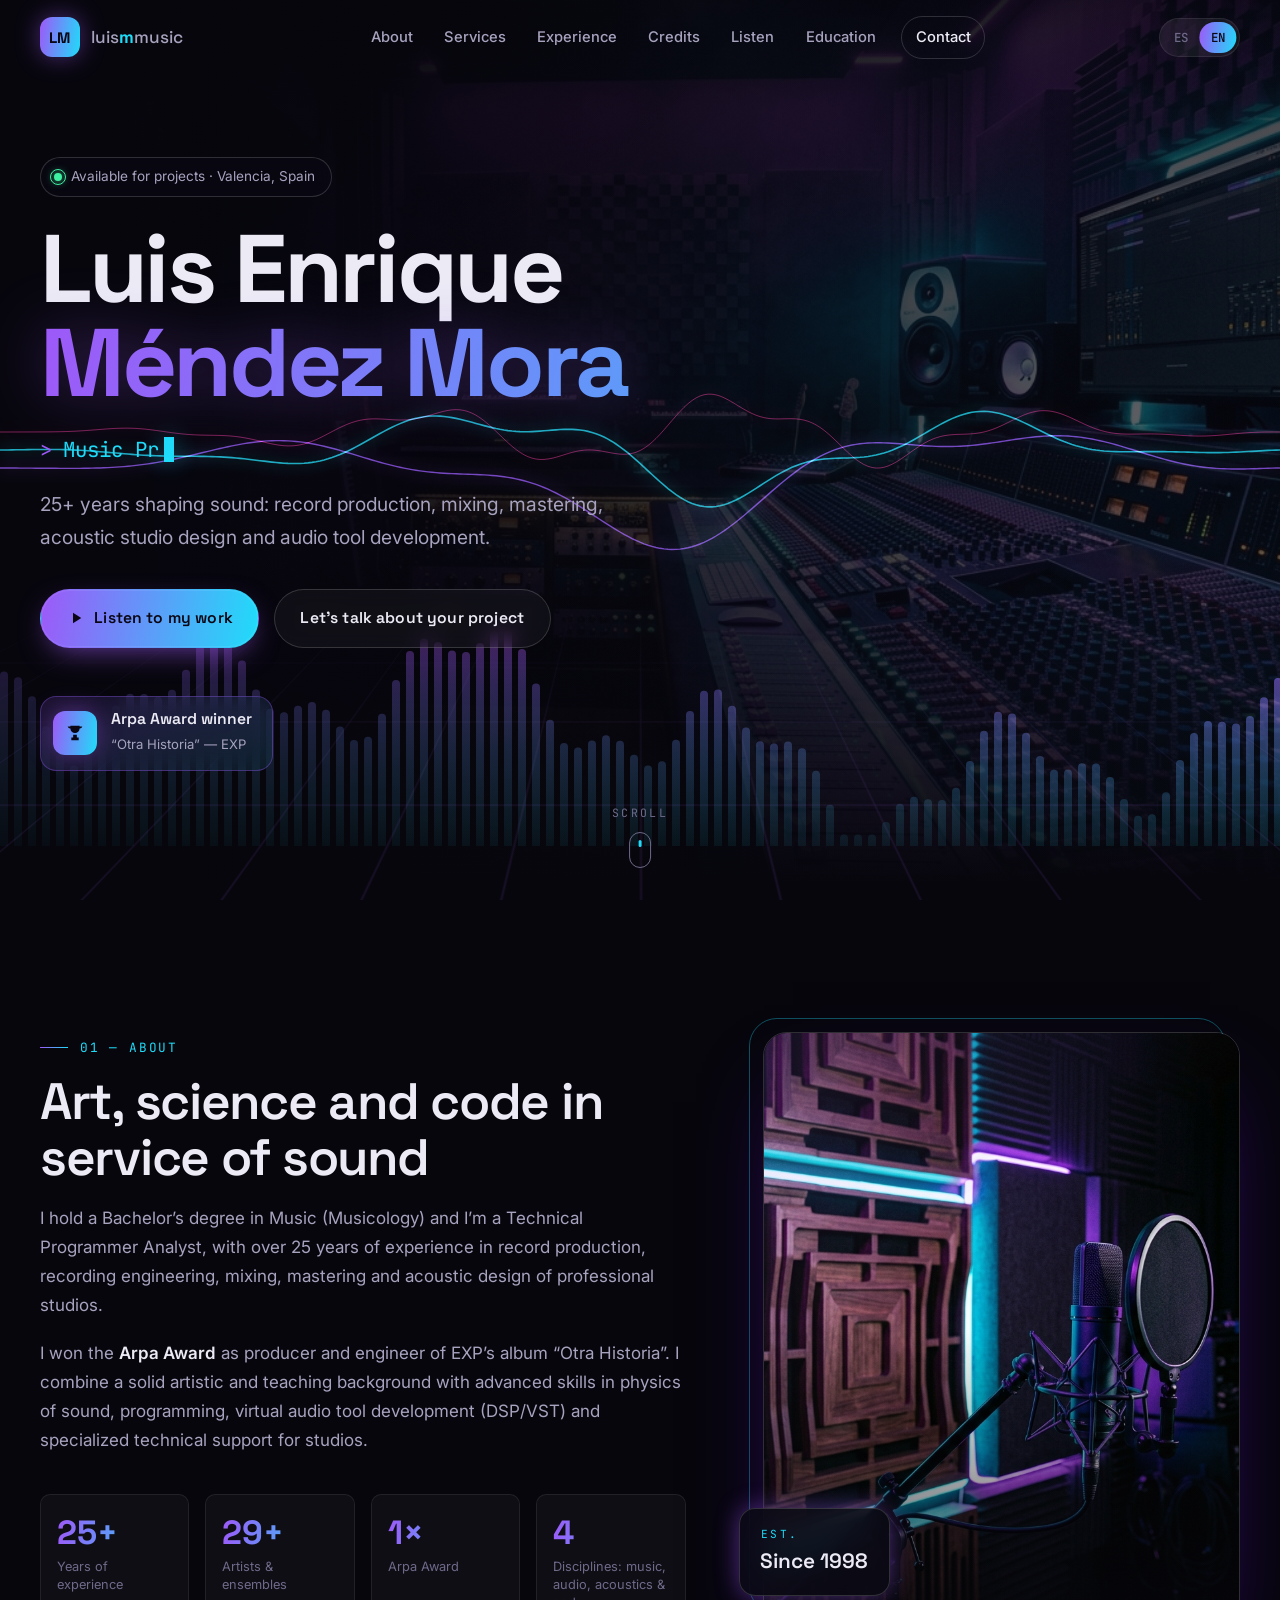
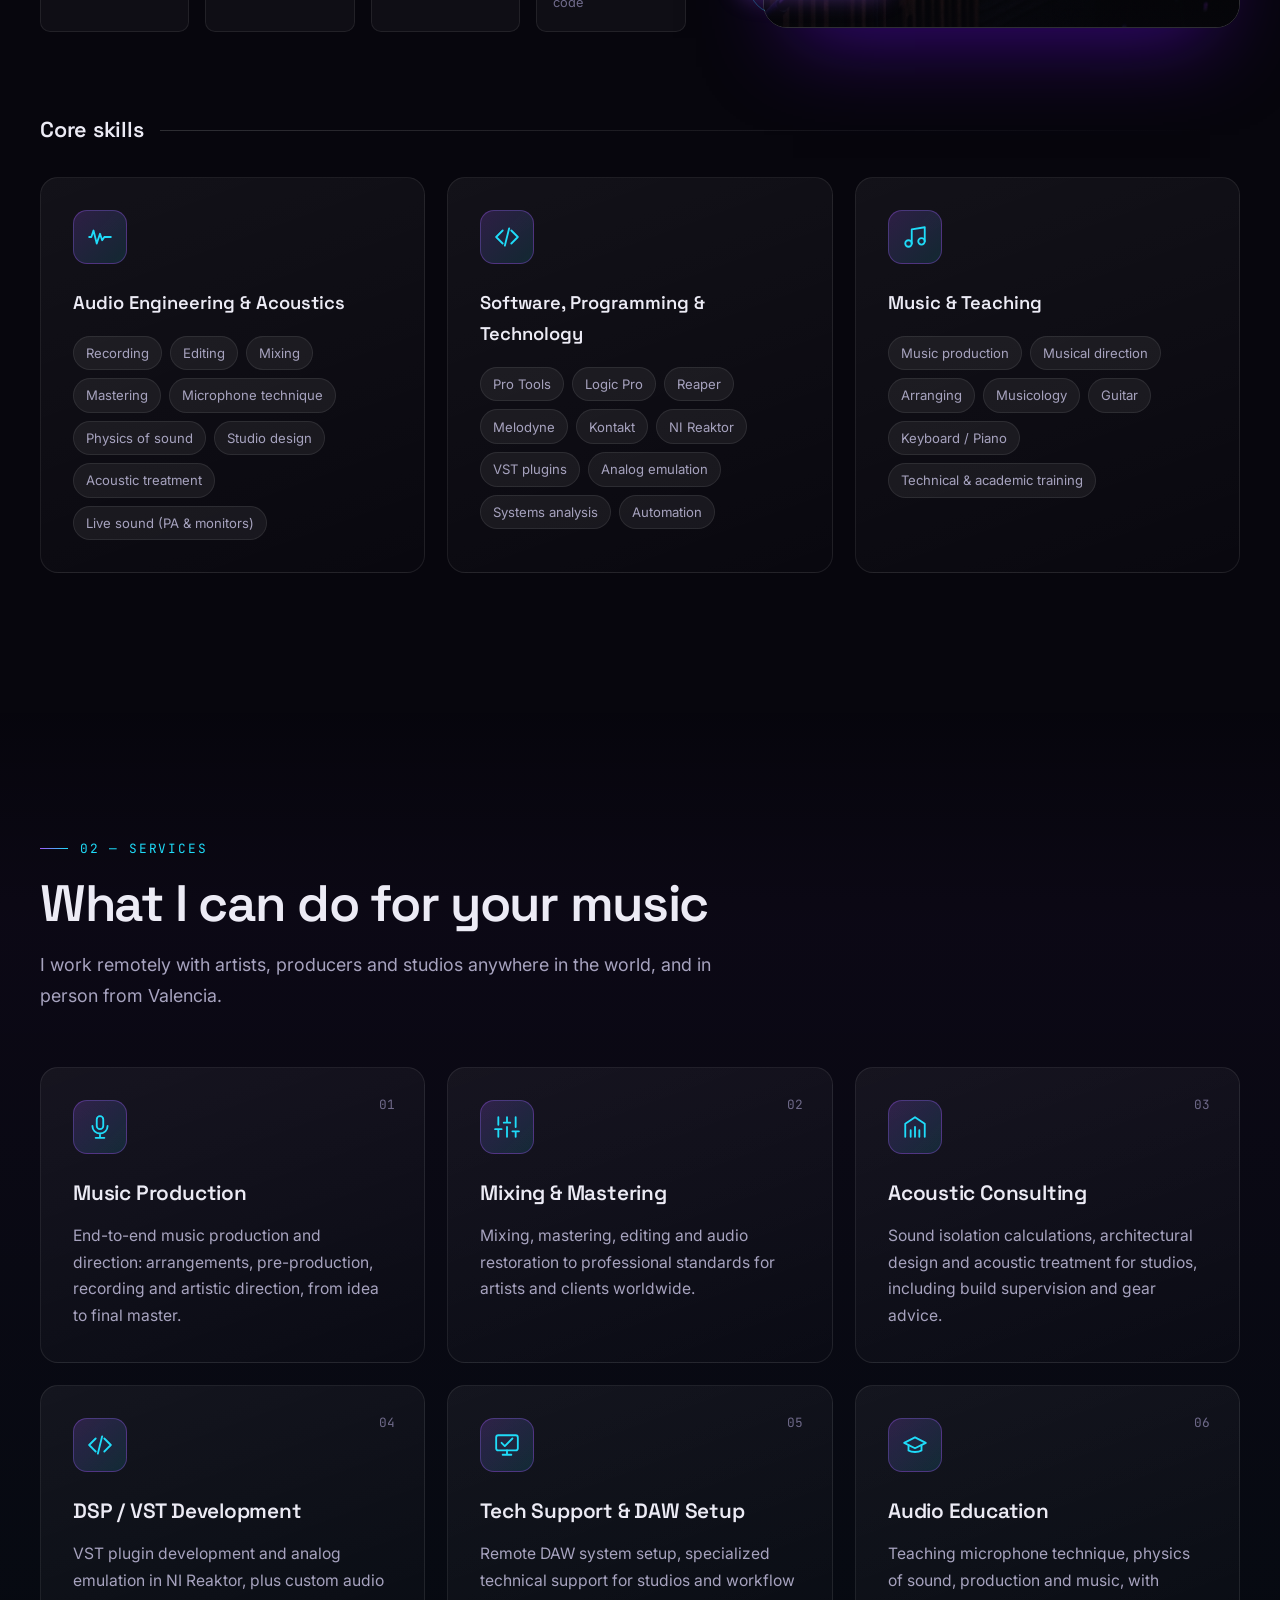
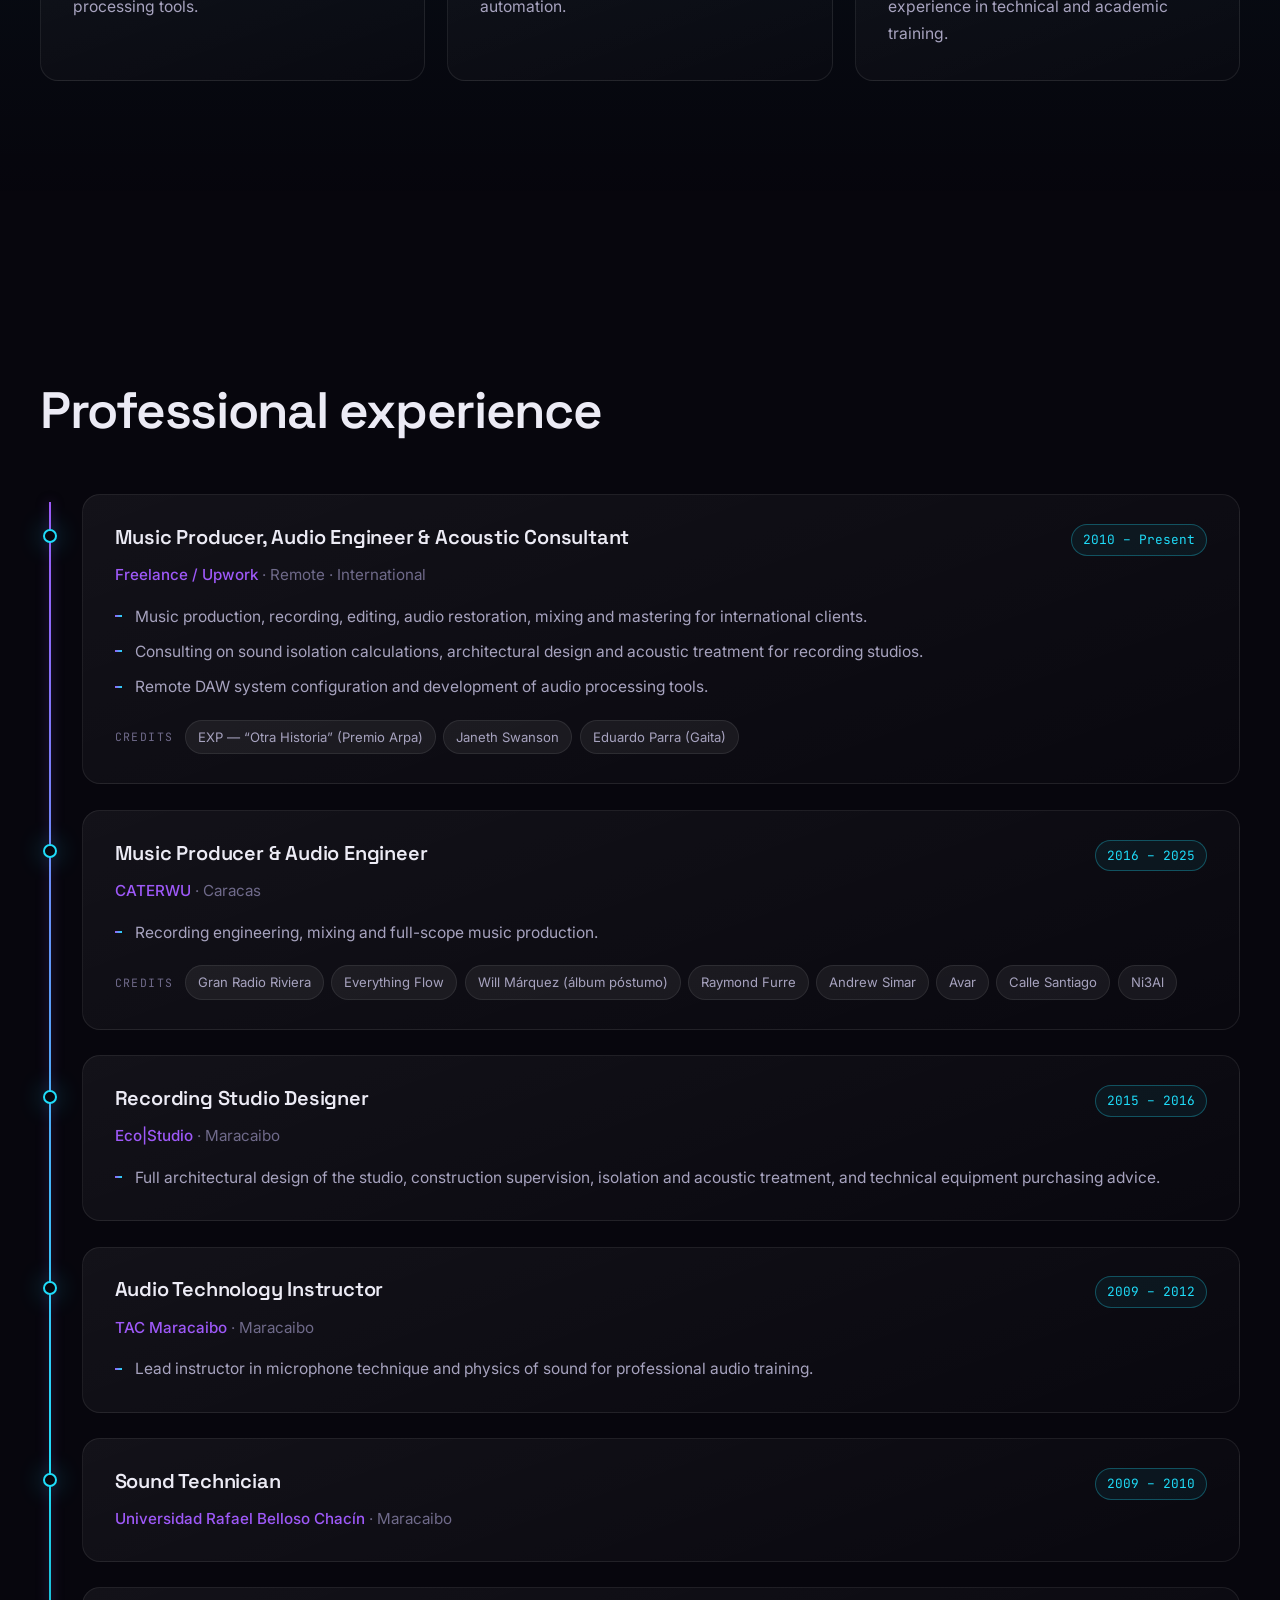
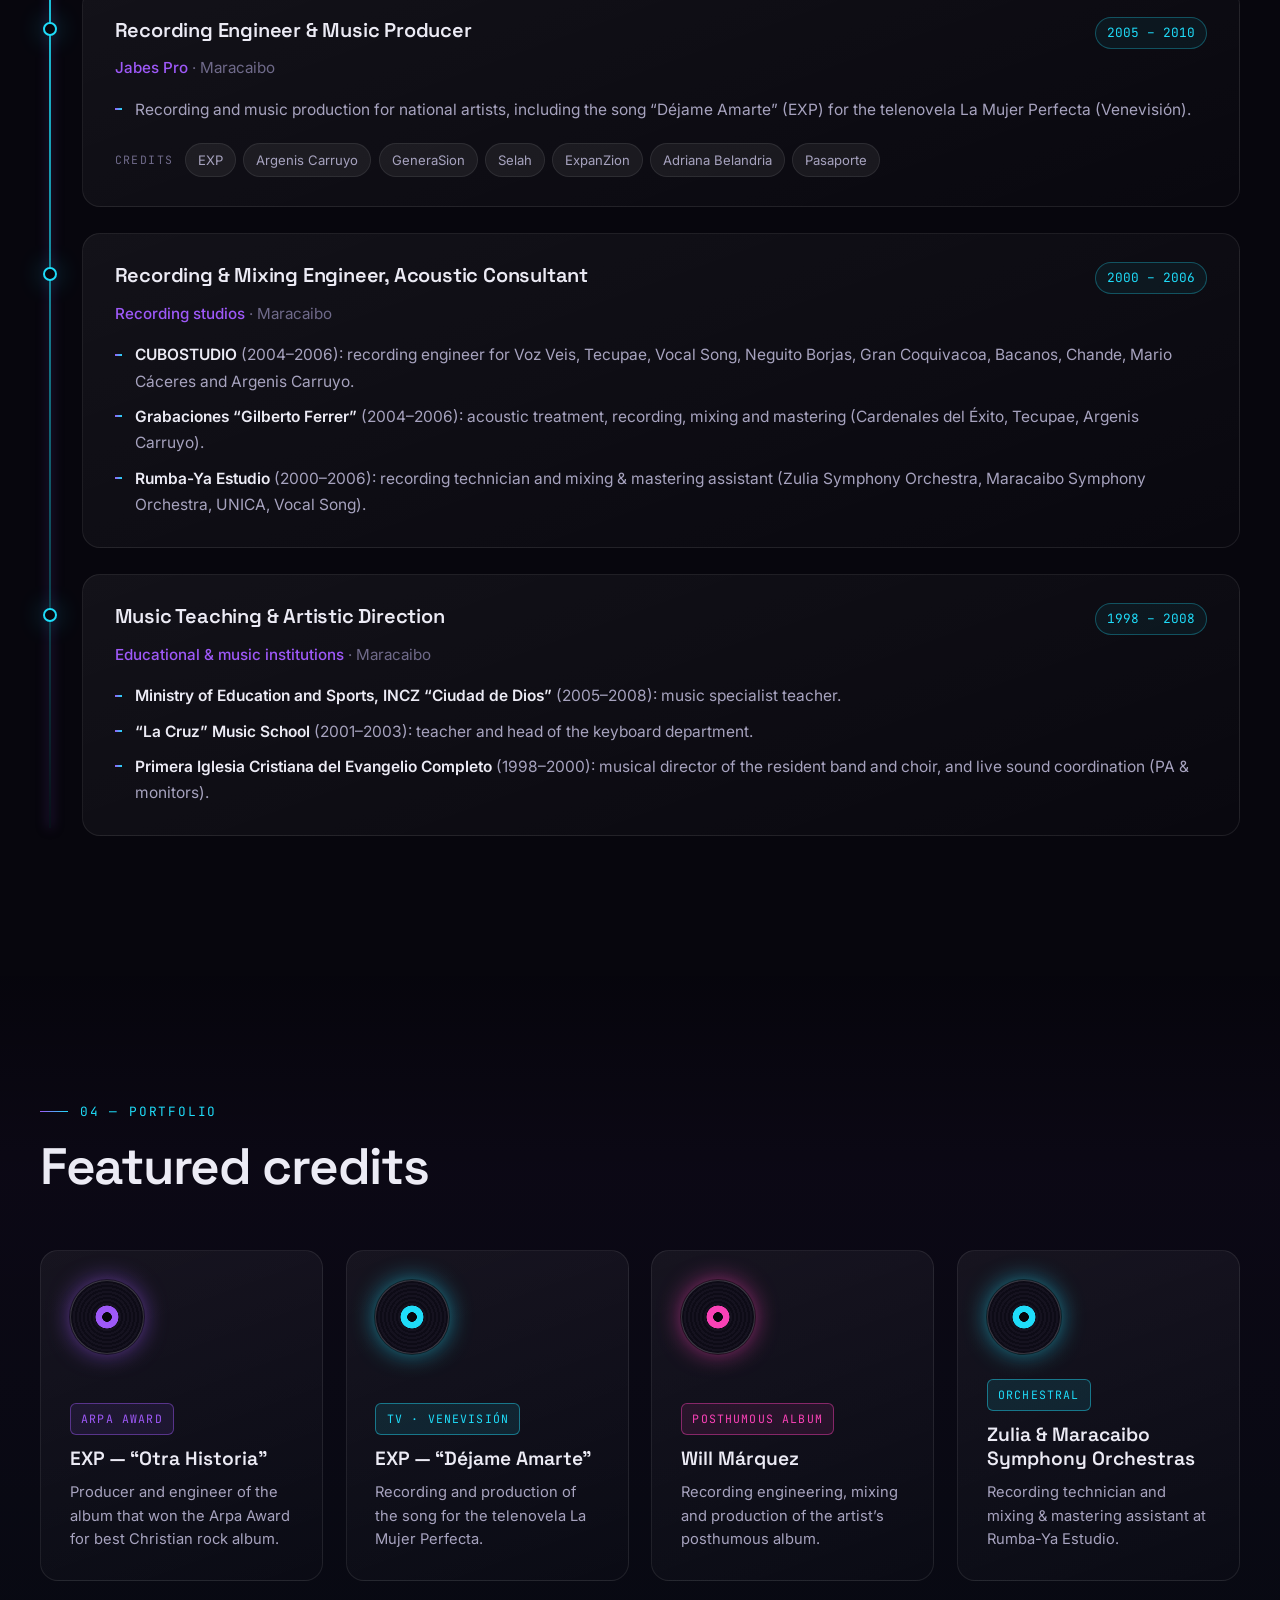
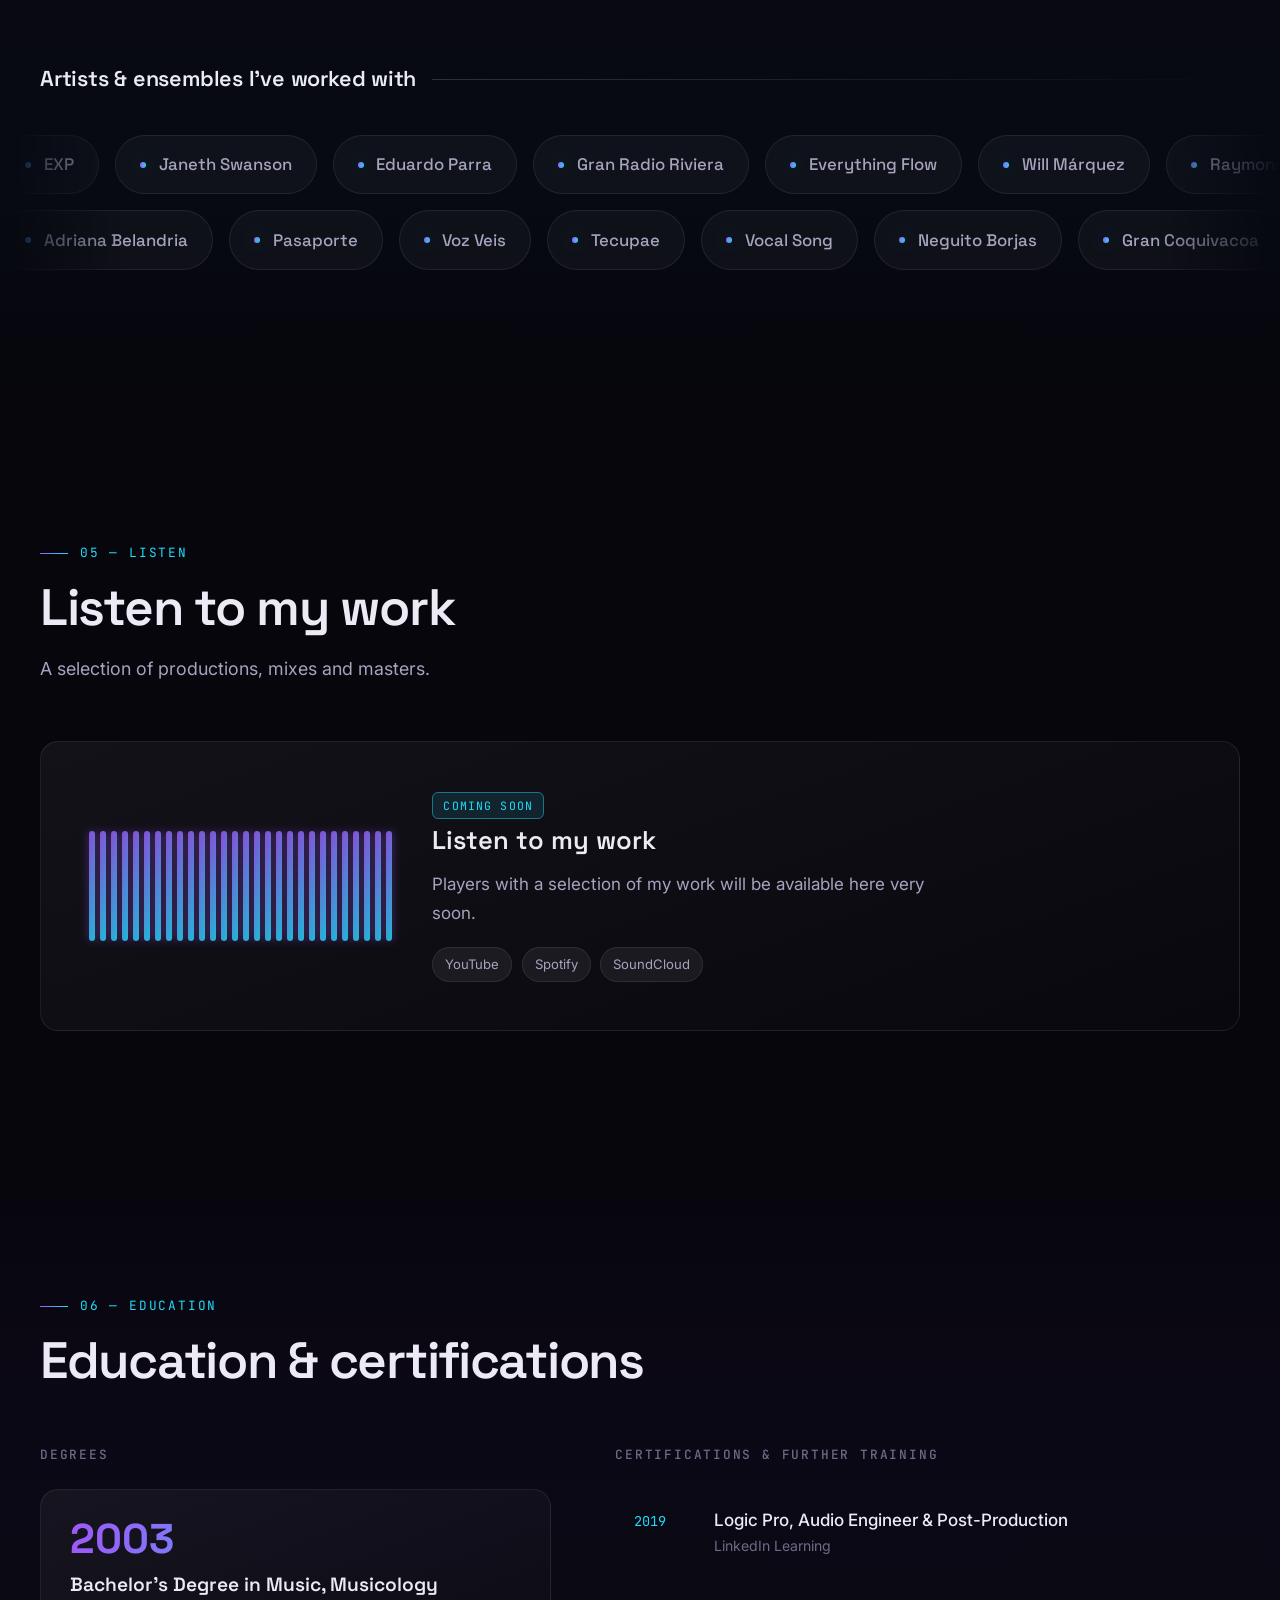
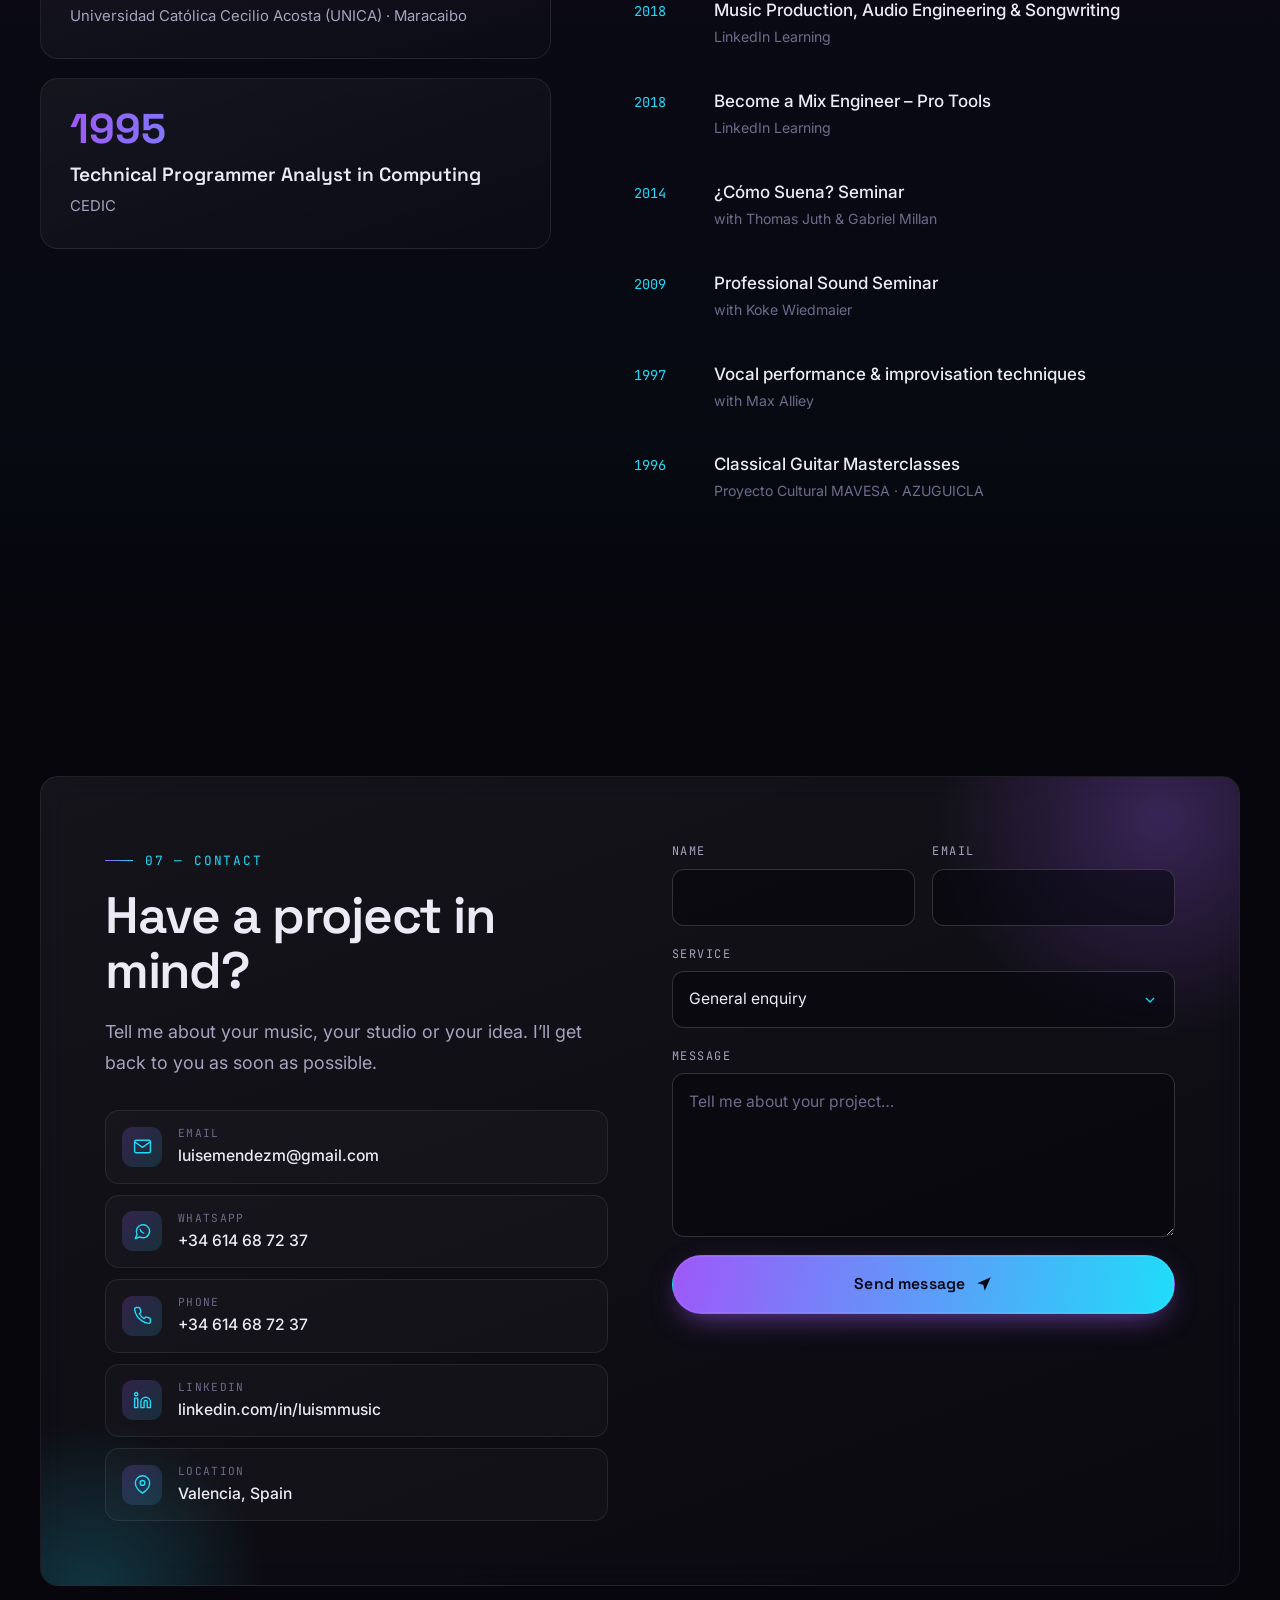
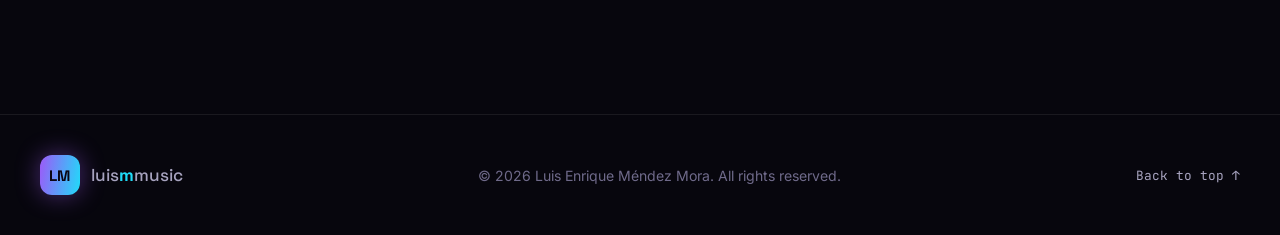
==== index.html @ b7e7cd48 "Web personal: primera versión bilingüe (ES/EN)" ====
<!DOCTYPE html>
<html lang="es">
<head>
  <meta charset="UTF-8" />
  <meta name="viewport" content="width=device-width, initial-scale=1.0" />
  <title>Luis Enrique Méndez Mora — Productor Musical, Ingeniero de Audio y Consultor Acústico</title>
  <meta name="description" content="Productor musical, ingeniero de audio, consultor acústico y programador DSP con más de 25 años de trayectoria. Ganador del Premio Arpa. Producción, mezcla, mastering y diseño de estudios desde Valencia, España." />
  <meta name="author" content="Luis Enrique Méndez Mora" />
  <meta name="theme-color" content="#07060d" />

  <link rel="canonical" href="https://luismmusic.github.io/" />

  <!-- Open Graph / redes sociales -->
  <meta property="og:type" content="website" />
  <meta property="og:url" content="https://luismmusic.github.io/" />
  <meta property="og:title" content="Luis Enrique Méndez Mora — Productor Musical & Ingeniero de Audio" />
  <meta property="og:description" content="Más de 25 años en producción, mezcla, mastering y diseño acústico de estudios. Ganador del Premio Arpa." />
  <meta property="og:image" content="https://luismmusic.github.io/assets/img/hero-studio.jpg" />
  <meta name="twitter:card" content="summary_large_image" />

  <link rel="icon" href="assets/favicon.svg" type="image/svg+xml" />

  <link rel="preconnect" href="https://fonts.googleapis.com" />
  <link rel="preconnect" href="https://fonts.gstatic.com" crossorigin />
  <link href="https://fonts.googleapis.com/css2?family=Inter:wght@300;400;500;600&family=JetBrains+Mono:wght@400;500&family=Space+Grotesk:wght@400;500;600;700&display=swap" rel="stylesheet" />

  <link rel="stylesheet" href="css/style.css" />

  <!-- Datos estructurados para buscadores -->
  <script type="application/ld+json">
  {
    "@context": "https://schema.org",
    "@type": "Person",
    "name": "Luis Enrique Méndez Mora",
    "jobTitle": ["Productor Musical", "Ingeniero de Audio", "Consultor Acústico", "Programador"],
    "email": "mailto:luisemendezm@gmail.com",
    "address": { "@type": "PostalAddress", "addressLocality": "Valencia", "addressCountry": "ES" },
    "alumniOf": "Universidad Católica Cecilio Acosta",
    "award": "Premio Arpa — “Otra Historia” (EXP)",
    "sameAs": ["https://www.linkedin.com/in/luismmusic"]
  }
  </script>
</head>
<body>
  <!-- Fondo global -->
  <div class="bg-noise" aria-hidden="true"></div>
  <div class="bg-orbs" aria-hidden="true"><span></span><span></span><span></span></div>
  <div class="scroll-progress" id="scroll-progress" aria-hidden="true"></div>

  <!-- ============================ NAV ============================ -->
  <header class="nav" id="nav">
    <div class="container nav__inner">
      <a href="#top" class="nav__logo" id="nav-logo" aria-label="Luis Méndez — inicio">
        <span class="logo-mark">LM</span>
        <span class="logo-text">luis<b>m</b>music</span>
      </a>

      <nav class="nav__links" id="nav-links" aria-label="Principal">
        <a href="#about" data-i18n="nav.about" id="nav-about">Perfil</a>
        <a href="#services" data-i18n="nav.services" id="nav-services">Servicios</a>
        <a href="#experience" data-i18n="nav.experience" id="nav-experience">Trayectoria</a>
        <a href="#portfolio" data-i18n="nav.portfolio" id="nav-portfolio">Créditos</a>
        <a href="#listen" data-i18n="nav.listen" id="nav-listen">Escucha</a>
        <a href="#education" data-i18n="nav.education" id="nav-education">Formación</a>
        <a href="#contact" class="nav__cta" data-i18n="nav.contact" id="nav-contact">Contacto</a>
      </nav>

      <div class="nav__actions">
        <div class="lang-switch" role="group" aria-label="Idioma / Language">
          <button type="button" class="lang-switch__btn is-active" data-lang="es" id="lang-es">ES</button>
          <button type="button" class="lang-switch__btn" data-lang="en" id="lang-en">EN</button>
          <span class="lang-switch__pill" aria-hidden="true"></span>
        </div>
        <button type="button" class="nav__burger" id="nav-burger" aria-expanded="false" aria-controls="nav-links" data-i18n-aria="nav.menu" aria-label="Abrir menú">
          <span></span><span></span><span></span>
        </button>
      </div>
    </div>
  </header>

  <main id="top">
    <!-- ============================ HERO ============================ -->
    <section class="hero" id="hero">
      <div class="hero__media" aria-hidden="true">
        <img src="assets/img/hero-studio.jpg" alt="" class="hero__img" />
        <canvas id="hero-visualizer" class="hero__canvas"></canvas>
        <div class="hero__grid"></div>
      </div>

      <div class="container hero__content">
        <p class="eyebrow reveal"><span class="live-dot"></span><span data-i18n="hero.eyebrow">Disponible para proyectos · Valencia, España</span></p>

        <h1 class="hero__title reveal">
          <span class="hero__name">Luis Enrique</span>
          <span class="hero__name gradient-text">Méndez Mora</span>
        </h1>

        <p class="hero__roles reveal" aria-live="polite">
          <span class="mono">&gt;</span>
          <span id="role-rotator" class="role-rotator">Productor Musical</span><span class="caret" aria-hidden="true"></span>
        </p>

        <p class="hero__lead reveal" data-i18n="hero.lead">Más de 25 años dando forma al sonido: producción discográfica, mezcla, mastering, diseño acústico de estudios y desarrollo de herramientas de audio.</p>

        <div class="hero__ctas reveal">
          <a href="#listen" class="btn btn--primary" id="hero-cta-listen">
            <svg viewBox="0 0 24 24" aria-hidden="true"><path d="M8 5v14l11-7z"/></svg>
            <span data-i18n="hero.cta1">Escuchar trabajos</span>
          </a>
          <a href="#contact" class="btn btn--ghost" id="hero-cta-contact"><span data-i18n="hero.cta2">Hablemos de tu proyecto</span></a>
        </div>

        <div class="award-chip reveal" id="hero-award">
          <span class="award-chip__icon" aria-hidden="true">
            <svg viewBox="0 0 24 24"><path d="M7 4h10v3a5 5 0 0 1-10 0V4zm-3 1h3v2a3 3 0 0 1-3-2zm13 0h3a3 3 0 0 1-3 2V5zM10 14h4v3h2v3H8v-3h2z"/></svg>
          </span>
          <span>
            <strong data-i18n="hero.award">Ganador del Premio Arpa</strong>
            <small data-i18n="hero.awardSub">“Otra Historia” — EXP</small>
          </span>
        </div>
      </div>

      <a href="#about" class="hero__scroll" id="hero-scroll" aria-label="Scroll">
        <span data-i18n="hero.scroll">Desliza</span>
        <i aria-hidden="true"></i>
      </a>
    </section>

    <!-- ============================ ABOUT ============================ -->
    <section class="section" id="about">
      <div class="container">
        <div class="about">
          <div class="about__text">
            <p class="kicker reveal" data-i18n="about.kicker">01 — Perfil</p>
            <h2 class="section-title reveal" data-i18n="about.title">Arte, ciencia y código al servicio del sonido</h2>
            <p class="reveal" data-i18n="about.p1"></p>
            <p class="reveal" data-i18n-html="about.p2"></p>

            <div class="stats reveal" id="stats">
              <div class="stat">
                <span class="stat__num"><span data-count="25">0</span>+</span>
                <span class="stat__label" data-i18n="stats.years">Años de trayectoria</span>
              </div>
              <div class="stat">
                <span class="stat__num"><span data-count="29" id="artist-count">0</span>+</span>
                <span class="stat__label" data-i18n="stats.artists">Artistas y agrupaciones</span>
              </div>
              <div class="stat">
                <span class="stat__num"><span data-count="1">0</span>×</span>
                <span class="stat__label" data-i18n="stats.award">Premio Arpa</span>
              </div>
              <div class="stat">
                <span class="stat__num"><span data-count="4">0</span></span>
                <span class="stat__label" data-i18n="stats.disciplines">Disciplinas</span>
              </div>
            </div>
          </div>

          <figure class="about__media reveal">
            <div class="about__frame">
              <img src="assets/img/about-acoustics.jpg" alt="Micrófono de condensador frente a difusores acústicos iluminados con luz violeta y cian" loading="lazy" />
            </div>
            <figcaption class="about__badge">
              <span class="mono">EST.</span>
              <strong data-i18n="about.badge">Desde 1998</strong>
            </figcaption>
            <div class="vu" aria-hidden="true">
              <span></span><span></span><span></span><span></span><span></span><span></span><span></span><span></span>
            </div>
          </figure>
        </div>

        <h3 class="sub-title reveal" data-i18n="skills.title">Competencias clave</h3>
        <div class="skills" id="skills-grid"></div>
      </div>
    </section>

    <!-- ============================ SERVICES ============================ -->
    <section class="section section--alt" id="services">
      <div class="container">
        <header class="section-head">
          <p class="kicker reveal" data-i18n="services.kicker">02 — Servicios</p>
          <h2 class="section-title reveal" data-i18n="services.title">Lo que puedo hacer por tu música</h2>
          <p class="section-lead reveal" data-i18n="services.lead"></p>
        </header>
        <div class="services" id="services-grid"></div>
      </div>
    </section>

    <!-- ============================ EXPERIENCE ============================ -->
    <section class="section" id="experience">
      <div class="container">
        <header class="section-head">
          <p class="kicker reveal" data-i18n="exp.kicker">03 — Trayectoria</p>
          <h2 class="section-title reveal" data-i18n="exp.title">Experiencia profesional</h2>
        </header>
        <ol class="timeline" id="timeline"></ol>
      </div>
    </section>

    <!-- ============================ PORTFOLIO ============================ -->
    <section class="section section--alt" id="portfolio">
      <div class="container">
        <header class="section-head">
          <p class="kicker reveal" data-i18n="portfolio.kicker">04 — Portafolio</p>
          <h2 class="section-title reveal" data-i18n="portfolio.title">Créditos destacados</h2>
        </header>
        <div class="featured" id="featured-grid"></div>

        <h3 class="sub-title reveal" data-i18n="portfolio.artists">Artistas y agrupaciones con los que he trabajado</h3>
      </div>
      <div class="marquee reveal" id="artists-marquee" aria-label="Artistas"></div>
    </section>

    <!-- ============================ LISTEN ============================ -->
    <section class="section" id="listen">
      <div class="container">
        <header class="section-head">
          <p class="kicker reveal" data-i18n="listen.kicker">05 — Escucha</p>
          <h2 class="section-title reveal" data-i18n="listen.title">Escucha mi trabajo</h2>
          <p class="section-lead reveal" data-i18n="listen.lead"></p>
        </header>
        <div class="media-grid" id="media-grid"></div>
      </div>
    </section>

    <!-- ============================ EDUCATION ============================ -->
    <section class="section section--alt" id="education">
      <div class="container">
        <header class="section-head">
          <p class="kicker reveal" data-i18n="edu.kicker">06 — Formación</p>
          <h2 class="section-title reveal" data-i18n="edu.title">Formación académica y certificaciones</h2>
        </header>
        <div class="edu">
          <div class="edu__col">
            <h3 class="edu__heading reveal" data-i18n="edu.degrees">Títulos</h3>
            <div id="degrees-list" class="degrees"></div>
          </div>
          <div class="edu__col">
            <h3 class="edu__heading reveal" data-i18n="edu.certs">Certificaciones y perfeccionamiento</h3>
            <ul id="certs-list" class="certs"></ul>
          </div>
        </div>
      </div>
    </section>

    <!-- ============================ CONTACT ============================ -->
    <section class="section" id="contact">
      <div class="container">
        <div class="contact glass">
          <div class="contact__info">
            <p class="kicker reveal" data-i18n="contact.kicker">07 — Contacto</p>
            <h2 class="section-title reveal" data-i18n="contact.title">¿Tienes un proyecto en mente?</h2>
            <p class="section-lead reveal" data-i18n="contact.lead"></p>

            <ul class="contact__list reveal" id="contact-list"></ul>
          </div>

          <form class="form reveal" id="contact-form" novalidate>
            <div class="form__row">
              <label class="field">
                <span data-i18n="form.name">Nombre</span>
                <input type="text" name="name" id="form-name" required autocomplete="name" />
              </label>
              <label class="field">
                <span data-i18n="form.email">Email</span>
                <input type="email" name="email" id="form-email" required autocomplete="email" />
              </label>
            </div>
            <label class="field">
              <span data-i18n="form.service">Servicio</span>
              <select name="service" id="form-service"></select>
            </label>
            <label class="field">
              <span data-i18n="form.message">Mensaje</span>
              <textarea name="message" id="form-message" rows="5" required data-i18n-ph="form.messagePh"></textarea>
            </label>
            <button type="submit" class="btn btn--primary btn--block" id="form-submit">
              <span data-i18n="form.send">Enviar mensaje</span>
              <svg viewBox="0 0 24 24" aria-hidden="true"><path d="M3 11l18-8-8 18-2-8-8-2z"/></svg>
            </button>
            <p class="form__status" id="form-status" role="status" aria-live="polite"></p>
          </form>
        </div>
      </div>
    </section>
  </main>

  <!-- ============================ FOOTER ============================ -->
  <footer class="footer">
    <div class="container footer__inner">
      <a href="#top" class="nav__logo" id="footer-logo">
        <span class="logo-mark">LM</span>
        <span class="logo-text">luis<b>m</b>music</span>
      </a>
      <p class="footer__copy">© <span id="year"></span> Luis Enrique Méndez Mora. <span data-i18n="footer.rights">Todos los derechos reservados.</span></p>
      <a href="#top" class="footer__top" id="footer-top"><span data-i18n="footer.top">Volver arriba</span> ↑</a>
    </div>
  </footer>

  <script src="js/i18n.js"></script>
  <script src="js/content.js"></script>
  <script src="js/main.js"></script>
</body>
</html>
---- css/style.css ----
/* =========================================================================
   luismmusic — Design system
   Neon synth / tech · dark mode
   ========================================================================= */

:root {
  /* Colors */
  --bg: #07060d;
  --bg-2: #0c0a17;
  --surface: rgba(255, 255, 255, 0.035);
  --surface-2: rgba(255, 255, 255, 0.06);
  --border: rgba(255, 255, 255, 0.08);
  --border-strong: rgba(255, 255, 255, 0.16);

  --text: #ecebf5;
  --text-dim: #a7a3bf;
  --text-mute: #6f6a8a;

  --violet: hsl(266, 92%, 66%);
  --violet-deep: hsl(266, 80%, 45%);
  --cyan: hsl(188, 95%, 55%);
  --magenta: hsl(322, 95%, 62%);

  --grad: linear-gradient(100deg, var(--violet) 0%, var(--cyan) 100%);
  --grad-hot: linear-gradient(100deg, var(--magenta) 0%, var(--violet) 55%, var(--cyan) 100%);

  --glow-violet: 0 0 24px hsla(266, 92%, 66%, 0.45);
  --glow-cyan: 0 0 24px hsla(188, 95%, 55%, 0.45);

  /* Type */
  --font-display: "Space Grotesk", system-ui, sans-serif;
  --font-body: "Inter", system-ui, sans-serif;
  --font-mono: "JetBrains Mono", ui-monospace, monospace;

  /* Layout */
  --container: 1200px;
  --radius: 18px;
  --radius-sm: 10px;
  --nav-h: 76px;

  --ease: cubic-bezier(0.22, 1, 0.36, 1);
}

/* ---------------------------------------------------------------- Reset */
*,
*::before,
*::after { box-sizing: border-box; margin: 0; padding: 0; }

html { scroll-behavior: smooth; scroll-padding-top: var(--nav-h); }

body {
  font-family: var(--font-body);
  font-size: 1.0625rem;
  line-height: 1.7;
  color: var(--text);
  background: var(--bg);
  -webkit-font-smoothing: antialiased;
  overflow-x: hidden;
}

img { display: block; max-width: 100%; }
a { color: inherit; text-decoration: none; }
button, input, select, textarea { font: inherit; color: inherit; }
ul, ol { list-style: none; }
strong { color: var(--text); font-weight: 600; }

::selection { background: var(--violet); color: #fff; }

:focus-visible { outline: 2px solid var(--cyan); outline-offset: 3px; border-radius: 6px; }

.container { width: min(100% - 2.5rem, var(--container)); margin-inline: auto; }

.mono { font-family: var(--font-mono); }

.gradient-text {
  background: var(--grad);
  -webkit-background-clip: text;
  background-clip: text;
  color: transparent;
}

/* ------------------------------------------------------- Global backdrop */
.bg-noise {
  position: fixed; inset: 0; z-index: -1; pointer-events: none; opacity: 0.05;
  background-image: url("data:image/svg+xml,%3Csvg xmlns='http://www.w3.org/2000/svg' width='160' height='160'%3E%3Cfilter id='n'%3E%3CfeTurbulence type='fractalNoise' baseFrequency='0.9' numOctaves='3' stitchTiles='stitch'/%3E%3C/filter%3E%3Crect width='100%25' height='100%25' filter='url(%23n)'/%3E%3C/svg%3E");
}

.bg-orbs { position: fixed; inset: 0; z-index: -2; pointer-events: none; overflow: hidden; }
.bg-orbs span {
  position: absolute; border-radius: 50%; filter: blur(110px); opacity: 0.22;
  animation: orb 26s ease-in-out infinite alternate;
}
.bg-orbs span:nth-child(1) { width: 520px; height: 520px; background: var(--violet-deep); top: 30%; left: -180px; }
.bg-orbs span:nth-child(2) { width: 460px; height: 460px; background: hsl(188, 90%, 35%); top: 65%; right: -160px; animation-delay: -8s; }
.bg-orbs span:nth-child(3) { width: 380px; height: 380px; background: hsl(322, 80%, 40%); top: 120%; left: 40%; opacity: 0.12; animation-delay: -16s; }

@keyframes orb {
  0%   { transform: translate(0, 0) scale(1); }
  100% { transform: translate(80px, -120px) scale(1.15); }
}

.scroll-progress {
  position: fixed; top: 0; left: 0; height: 2px; width: 100%; z-index: 200;
  background: var(--grad-hot); transform-origin: 0 50%; transform: scaleX(0);
  box-shadow: var(--glow-violet);
}

/* ---------------------------------------------------------------- Buttons */
.btn {
  --pad: 0.95rem 1.6rem;
  position: relative; display: inline-flex; align-items: center; justify-content: center; gap: 0.6rem;
  padding: var(--pad); border-radius: 999px; border: 1px solid transparent;
  font-family: var(--font-display); font-weight: 600; font-size: 0.98rem; letter-spacing: 0.01em;
  cursor: pointer; transition: transform 0.35s var(--ease), box-shadow 0.35s var(--ease), background 0.35s, border-color 0.35s;
  isolation: isolate;
}
.btn svg { width: 18px; height: 18px; fill: currentColor; transition: transform 0.35s var(--ease); }
.btn:hover { transform: translateY(-2px); }
.btn:hover svg { transform: translateX(3px); }

.btn--primary {
  background: var(--grad); color: #0a0614;
  box-shadow: 0 10px 30px -10px hsla(266, 92%, 66%, 0.7), 0 0 0 1px rgba(255,255,255,0.08) inset;
}
.btn--primary::after {
  content: ""; position: absolute; inset: -2px; border-radius: inherit; z-index: -1;
  background: var(--grad-hot); filter: blur(16px); opacity: 0; transition: opacity 0.4s;
}
.btn--primary:hover::after { opacity: 0.75; }

.btn--ghost {
  background: rgba(255,255,255,0.04); border-color: var(--border-strong); color: var(--text);
  backdrop-filter: blur(10px);
}
.btn--ghost:hover { border-color: var(--cyan); box-shadow: var(--glow-cyan); }

.btn--block { width: 100%; }

/* ------------------------------------------------------------------- Nav */
.nav {
  position: fixed; inset: 0 0 auto; z-index: 100; height: var(--nav-h);
  display: flex; align-items: center;
  transition: background 0.4s, border-color 0.4s, height 0.4s var(--ease);
  border-bottom: 1px solid transparent;
}
.nav.is-scrolled {
  --nav-h: 64px;
  background: rgba(8, 6, 16, 0.72);
  backdrop-filter: blur(18px) saturate(140%);
  border-bottom-color: var(--border);
}
.nav__inner { display: flex; align-items: center; justify-content: space-between; gap: 1.5rem; }

.nav__logo { display: inline-flex; align-items: center; gap: 0.7rem; font-family: var(--font-display); }
.logo-mark {
  display: grid; place-items: center; width: 40px; height: 40px; border-radius: 12px;
  font-weight: 700; font-size: 0.95rem; letter-spacing: 0.02em; color: #0a0614;
  background: var(--grad); box-shadow: var(--glow-violet);
  transition: transform 0.5s var(--ease);
}
.nav__logo:hover .logo-mark { transform: rotate(-8deg) scale(1.06); }
.logo-text { font-weight: 500; font-size: 1.08rem; color: var(--text-dim); }
.logo-text b { color: var(--cyan); font-weight: 700; }

.nav__links { display: flex; align-items: center; gap: 0.25rem; }
.nav__links a {
  position: relative; padding: 0.5rem 0.85rem; font-size: 0.92rem; font-weight: 500; color: var(--text-dim);
  border-radius: 999px; transition: color 0.3s, background 0.3s;
}
.nav__links a:not(.nav__cta)::after {
  content: ""; position: absolute; left: 50%; bottom: 2px; width: 0; height: 2px; border-radius: 2px;
  background: var(--grad); transform: translateX(-50%); transition: width 0.35s var(--ease);
}
.nav__links a:hover, .nav__links a.is-active { color: var(--text); }
.nav__links a.is-active::after, .nav__links a:not(.nav__cta):hover::after { width: 18px; }
.nav__links .nav__cta {
  margin-left: 0.5rem; color: var(--text); border: 1px solid var(--border-strong);
}
.nav__links .nav__cta:hover { border-color: var(--violet); box-shadow: var(--glow-violet); }

.nav__actions { display: flex; align-items: center; gap: 0.75rem; }

.lang-switch {
  position: relative; display: inline-flex; padding: 3px; border-radius: 999px;
  background: var(--surface-2); border: 1px solid var(--border);
}
.lang-switch__btn {
  position: relative; z-index: 1; border: 0; background: none; cursor: pointer;
  padding: 0.3rem 0.7rem; font-family: var(--font-mono); font-size: 0.78rem; font-weight: 500;
  color: var(--text-mute); transition: color 0.3s;
}
.lang-switch__btn.is-active { color: #0a0614; }
.lang-switch__pill {
  position: absolute; top: 3px; bottom: 3px; left: 3px; width: calc(50% - 3px); border-radius: 999px;
  background: var(--grad); transition: transform 0.45s var(--ease);
}
.lang-switch[data-active="en"] .lang-switch__pill { transform: translateX(100%); }

.nav__burger {
  display: none; width: 42px; height: 42px; border-radius: 12px; border: 1px solid var(--border);
  background: var(--surface-2); cursor: pointer; place-items: center; align-content: center; gap: 5px;
}
.nav__burger span { display: block; width: 18px; height: 2px; background: var(--text); border-radius: 2px; transition: transform 0.35s var(--ease), opacity 0.3s; }
.nav__burger[aria-expanded="true"] span:nth-child(1) { transform: translateY(7px) rotate(45deg); }
.nav__burger[aria-expanded="true"] span:nth-child(2) { opacity: 0; }
.nav__burger[aria-expanded="true"] span:nth-child(3) { transform: translateY(-7px) rotate(-45deg); }

/* ------------------------------------------------------------------ Hero */
.hero {
  position: relative; min-height: 100svh; display: flex; align-items: center;
  padding: calc(var(--nav-h) + 3rem) 0 6rem; overflow: hidden;
}
.hero__media { position: absolute; inset: 0; z-index: -1; }
.hero__img {
  position: absolute; inset: 0; width: 100%; height: 100%; object-fit: cover; object-position: 70% center;
  opacity: 0.5; transform: scale(1.08); animation: heroZoom 22s ease-in-out infinite alternate;
}
@keyframes heroZoom { to { transform: scale(1.0); } }

.hero__media::before {
  content: ""; position: absolute; inset: 0; z-index: 1;
  background:
    linear-gradient(90deg, var(--bg) 8%, rgba(7,6,13,0.75) 45%, rgba(7,6,13,0.2) 100%),
    linear-gradient(0deg, var(--bg) 2%, transparent 40%),
    linear-gradient(180deg, rgba(7,6,13,0.7) 0%, transparent 25%);
}
.hero__canvas { position: absolute; inset: 0; width: 100%; height: 100%; z-index: 2; mix-blend-mode: screen; }

.hero__grid {
  position: absolute; left: -50%; right: -50%; bottom: -10%; height: 45%; z-index: 1;
  background-image:
    linear-gradient(hsla(266, 92%, 66%, 0.35) 1px, transparent 1px),
    linear-gradient(90deg, hsla(266, 92%, 66%, 0.35) 1px, transparent 1px);
  background-size: 64px 64px;
  transform: perspective(500px) rotateX(62deg);
  transform-origin: center top;
  mask-image: linear-gradient(0deg, rgba(0,0,0,0.9), transparent 85%);
  -webkit-mask-image: linear-gradient(0deg, rgba(0,0,0,0.9), transparent 85%);
  animation: gridMove 3.5s linear infinite;
  opacity: 0.5;
}
@keyframes gridMove { to { background-position: 0 64px, 0 0; } }

.hero__content { position: relative; z-index: 3; }

.eyebrow {
  display: inline-flex; align-items: center; gap: 0.6rem; padding: 0.45rem 1rem 0.45rem 0.8rem;
  border: 1px solid var(--border-strong); border-radius: 999px; background: rgba(10, 8, 20, 0.5);
  backdrop-filter: blur(10px); font-size: 0.85rem; color: var(--text-dim);
}
.live-dot { position: relative; width: 8px; height: 8px; border-radius: 50%; background: #3ef0a1; box-shadow: 0 0 10px #3ef0a1; }
.live-dot::after {
  content: ""; position: absolute; inset: -4px; border-radius: 50%; border: 1px solid #3ef0a1;
  animation: ping 2s var(--ease) infinite;
}
@keyframes ping { 0% { transform: scale(0.6); opacity: 1; } 100% { transform: scale(2); opacity: 0; } }

.hero__title {
  margin: 1.6rem 0 1rem; font-family: var(--font-display); font-weight: 700;
  font-size: clamp(2.8rem, 7.5vw, 6.2rem); line-height: 0.98; letter-spacing: -0.035em;
}
.hero__name { display: block; }
.hero__name.gradient-text { filter: drop-shadow(0 0 30px hsla(266, 92%, 66%, 0.35)); }

.hero__roles {
  display: flex; align-items: center; gap: 0.7rem; min-height: 2.2em;
  font-family: var(--font-mono); font-size: clamp(1rem, 2vw, 1.3rem); color: var(--cyan);
}
.hero__roles .mono { color: var(--violet); }
.caret { display: inline-block; width: 10px; height: 1.2em; background: var(--cyan); margin-left: -0.4rem; animation: blink 1s steps(1) infinite; box-shadow: var(--glow-cyan); }
@keyframes blink { 50% { opacity: 0; } }

.hero__lead { max-width: 580px; margin: 1rem 0 2.2rem; font-size: clamp(1.05rem, 1.6vw, 1.2rem); color: var(--text-dim); }

.hero__ctas { display: flex; flex-wrap: wrap; gap: 0.9rem; }

.award-chip {
  display: inline-flex; align-items: center; gap: 0.9rem; margin-top: 3rem;
  padding: 0.75rem 1.2rem 0.75rem 0.75rem; border-radius: 16px;
  background: linear-gradient(135deg, rgba(155, 92, 255, 0.14), rgba(34, 211, 238, 0.08));
  border: 1px solid rgba(155, 92, 255, 0.35); backdrop-filter: blur(12px);
}
.award-chip__icon {
  display: grid; place-items: center; width: 44px; height: 44px; border-radius: 12px;
  background: var(--grad); box-shadow: var(--glow-violet);
}
.award-chip__icon svg { width: 22px; height: 22px; fill: #0a0614; }
.award-chip strong { display: block; font-family: var(--font-display); font-size: 0.98rem; line-height: 1.3; }
.award-chip small { color: var(--text-dim); font-size: 0.82rem; }

.hero__scroll {
  position: absolute; bottom: 2rem; left: 50%; transform: translateX(-50%); z-index: 3;
  display: flex; flex-direction: column; align-items: center; gap: 0.6rem;
  font-family: var(--font-mono); font-size: 0.72rem; letter-spacing: 0.2em; text-transform: uppercase; color: var(--text-mute);
}
.hero__scroll i { width: 22px; height: 36px; border: 1.5px solid var(--text-mute); border-radius: 12px; position: relative; }
.hero__scroll i::after {
  content: ""; position: absolute; left: 50%; top: 7px; width: 3px; height: 7px; border-radius: 2px;
  background: var(--cyan); transform: translateX(-50%); animation: wheel 1.8s var(--ease) infinite;
}
@keyframes wheel { 0% { opacity: 0; transform: translate(-50%, 0); } 30% { opacity: 1; } 100% { opacity: 0; transform: translate(-50%, 12px); } }

/* -------------------------------------------------------------- Sections */
.section { position: relative; padding: clamp(5rem, 10vw, 8rem) 0; }
.section--alt { background: linear-gradient(180deg, transparent, rgba(155, 92, 255, 0.035) 20%, rgba(34, 211, 238, 0.025) 80%, transparent); }

.section-head { max-width: 720px; margin-bottom: 3.5rem; }
.kicker {
  display: inline-flex; align-items: center; gap: 0.75rem; margin-bottom: 1rem;
  font-family: var(--font-mono); font-size: 0.8rem; letter-spacing: 0.14em; text-transform: uppercase; color: var(--cyan);
}
.kicker::before { content: ""; width: 28px; height: 1px; background: var(--grad); }

.section-title {
  font-family: var(--font-display); font-weight: 600; letter-spacing: -0.025em;
  font-size: clamp(2rem, 4.5vw, 3.2rem); line-height: 1.08; margin-bottom: 1.2rem;
}
.section-lead { color: var(--text-dim); font-size: 1.12rem; }

.sub-title {
  font-family: var(--font-display); font-weight: 600; font-size: 1.35rem; letter-spacing: -0.01em;
  margin: 5rem 0 1.8rem; display: flex; align-items: center; gap: 1rem;
}
.sub-title::after { content: ""; flex: 1; height: 1px; background: linear-gradient(90deg, var(--border-strong), transparent); }

.glass {
  background: linear-gradient(160deg, rgba(255,255,255,0.06), rgba(255,255,255,0.015));
  border: 1px solid var(--border); border-radius: var(--radius);
  backdrop-filter: blur(16px);
}

/* Card base with cursor-follow glow */
.card {
  position: relative; padding: 2rem; border-radius: var(--radius);
  background: linear-gradient(160deg, rgba(255,255,255,0.05), rgba(255,255,255,0.012));
  border: 1px solid var(--border); overflow: hidden; isolation: isolate;
  transition: transform 0.5s var(--ease), border-color 0.4s, box-shadow 0.5s var(--ease);
}
.card::before {
  content: ""; position: absolute; inset: 0; z-index: -1; opacity: 0; transition: opacity 0.4s;
  background: radial-gradient(420px circle at var(--mx, 50%) var(--my, 50%), hsla(266, 92%, 66%, 0.16), transparent 45%);
}
.card:hover { transform: translateY(-6px); border-color: rgba(155, 92, 255, 0.4); box-shadow: 0 24px 50px -24px hsla(266, 92%, 50%, 0.55); }
.card:hover::before { opacity: 1; }

.icon-box {
  display: grid; place-items: center; width: 54px; height: 54px; border-radius: 14px; margin-bottom: 1.4rem;
  background: linear-gradient(135deg, hsla(266, 92%, 66%, 0.2), hsla(188, 95%, 55%, 0.12));
  border: 1px solid hsla(266, 92%, 66%, 0.35);
  transition: transform 0.5s var(--ease), box-shadow 0.4s;
}
.icon-box svg { width: 26px; height: 26px; stroke: var(--cyan); fill: none; stroke-width: 1.7; stroke-linecap: round; stroke-linejoin: round; }
.card:hover .icon-box { transform: rotate(-6deg) scale(1.08); box-shadow: var(--glow-violet); }

.tag {
  display: inline-block; padding: 0.32rem 0.75rem; border-radius: 999px; font-size: 0.82rem; color: var(--text-dim);
  background: var(--surface-2); border: 1px solid var(--border); transition: color 0.3s, border-color 0.3s, background 0.3s;
}
.tag:hover { color: var(--text); border-color: var(--cyan); background: hsla(188, 95%, 55%, 0.08); }

/* ----------------------------------------------------------------- About */
.about { display: grid; grid-template-columns: 1.15fr 0.85fr; gap: clamp(2.5rem, 6vw, 5rem); align-items: center; }
.about__text p:not(.kicker) { color: var(--text-dim); margin-bottom: 1.2rem; }

.stats { display: grid; grid-template-columns: repeat(4, 1fr); gap: 1rem; margin-top: 2.5rem; }
.stat {
  padding: 1.2rem 1rem; border-radius: var(--radius-sm); background: var(--surface); border: 1px solid var(--border);
  transition: border-color 0.3s, transform 0.4s var(--ease);
}
.stat:hover { border-color: rgba(34, 211, 238, 0.4); transform: translateY(-3px); }
.stat__num {
  display: block; font-family: var(--font-display); font-weight: 700; font-size: 2.1rem; line-height: 1.1;
  background: var(--grad); -webkit-background-clip: text; background-clip: text; color: transparent;
}
.stat__label { display: block; margin-top: 0.4rem; font-size: 0.8rem; line-height: 1.4; color: var(--text-mute); }

.about__media { position: relative; }
.about__frame {
  position: relative; border-radius: 24px; overflow: hidden; aspect-ratio: 4 / 5;
  border: 1px solid var(--border-strong);
  box-shadow: 0 40px 80px -30px hsla(266, 92%, 40%, 0.6);
}
.about__frame::after {
  content: ""; position: absolute; inset: 0;
  background: linear-gradient(180deg, transparent 50%, rgba(7,6,13,0.75)), linear-gradient(135deg, hsla(266,92%,66%,0.15), transparent 50%);
}
.about__frame img { width: 100%; height: 100%; object-fit: cover; transition: transform 1.2s var(--ease); }
.about__media:hover .about__frame img { transform: scale(1.05); }
.about__media::before {
  content: ""; position: absolute; inset: -14px 14px 14px -14px; border-radius: 28px; z-index: -1;
  border: 1px solid hsla(188, 95%, 55%, 0.35);
}
.about__badge {
  position: absolute; left: -1.5rem; bottom: 2rem; padding: 1rem 1.3rem; border-radius: 16px;
  background: rgba(12, 10, 23, 0.82); backdrop-filter: blur(14px); border: 1px solid var(--border-strong);
  box-shadow: var(--glow-violet);
}
.about__badge .mono { display: block; font-size: 0.7rem; letter-spacing: 0.2em; color: var(--cyan); }
.about__badge strong { font-family: var(--font-display); font-size: 1.3rem; }

.vu {
  position: absolute; right: 1.4rem; bottom: 1.6rem; display: flex; align-items: flex-end; gap: 4px; height: 56px;
}
.vu span {
  width: 6px; border-radius: 3px; background: linear-gradient(0deg, var(--cyan), var(--violet) 70%, var(--magenta));
  animation: vu 1.2s ease-in-out infinite alternate; box-shadow: 0 0 8px hsla(188, 95%, 55%, 0.6);
}
.vu span:nth-child(1) { animation-delay: -0.2s; } .vu span:nth-child(2) { animation-delay: -0.9s; }
.vu span:nth-child(3) { animation-delay: -0.4s; } .vu span:nth-child(4) { animation-delay: -1.1s; }
.vu span:nth-child(5) { animation-delay: -0.6s; } .vu span:nth-child(6) { animation-delay: -0.1s; }
.vu span:nth-child(7) { animation-delay: -0.8s; } .vu span:nth-child(8) { animation-delay: -0.3s; }
@keyframes vu { 0% { height: 12%; } 50% { height: 85%; } 100% { height: 35%; } }

.skills { display: grid; grid-template-columns: repeat(3, 1fr); gap: 1.4rem; }
.skill h4 { font-family: var(--font-display); font-weight: 600; font-size: 1.15rem; margin-bottom: 1.1rem; }
.skill .tags { display: flex; flex-wrap: wrap; gap: 0.5rem; }

/* -------------------------------------------------------------- Services */
.services { display: grid; grid-template-columns: repeat(3, 1fr); gap: 1.4rem; counter-reset: svc; }
.service { counter-increment: svc; }
.service::after {
  content: "0" counter(svc); position: absolute; top: 1.6rem; right: 1.8rem;
  font-family: var(--font-mono); font-size: 0.8rem; color: var(--text-mute);
}
.service h3 { font-family: var(--font-display); font-weight: 600; font-size: 1.3rem; margin-bottom: 0.7rem; letter-spacing: -0.01em; }
.service p { color: var(--text-dim); font-size: 0.98rem; }
.service__line {
  position: absolute; left: 0; bottom: 0; height: 2px; width: 100%; background: var(--grad);
  transform: scaleX(0); transform-origin: left; transition: transform 0.6s var(--ease);
}
.service:hover .service__line { transform: scaleX(1); }

/* -------------------------------------------------------------- Timeline */
.timeline { position: relative; display: grid; gap: 1.6rem; padding-left: 2.6rem; }
.timeline::before {
  content: ""; position: absolute; left: 9px; top: 8px; bottom: 8px; width: 2px;
  background: linear-gradient(180deg, var(--violet), var(--cyan) 50%, rgba(34,211,238,0.05));
  box-shadow: 0 0 12px hsla(266, 92%, 66%, 0.5);
}
.tl-item { position: relative; }
.tl-item::before {
  content: ""; position: absolute; left: calc(-2.6rem + 3px); top: 2.15rem; width: 14px; height: 14px; border-radius: 50%;
  background: var(--bg); border: 2px solid var(--cyan); box-shadow: var(--glow-cyan);
  transition: background 0.3s, transform 0.4s var(--ease);
}
.tl-item:hover::before { background: var(--cyan); transform: scale(1.25); }
.tl-item .card { padding: 1.8rem 2rem; }
.tl-item .card:hover { transform: translateX(6px); }

.tl-head { display: flex; flex-wrap: wrap; align-items: baseline; justify-content: space-between; gap: 0.5rem 1.5rem; margin-bottom: 0.4rem; }
.tl-role { font-family: var(--font-display); font-weight: 600; font-size: 1.25rem; letter-spacing: -0.01em; line-height: 1.3; }
.tl-period {
  font-family: var(--font-mono); font-size: 0.8rem; color: var(--cyan); white-space: nowrap;
  padding: 0.25rem 0.7rem; border-radius: 999px; border: 1px solid hsla(188, 95%, 55%, 0.3); background: hsla(188, 95%, 55%, 0.06);
}
.tl-org { color: var(--violet); font-weight: 500; font-size: 0.95rem; }
.tl-org span { color: var(--text-mute); font-weight: 400; }
.tl-points { margin-top: 1rem; display: grid; gap: 0.55rem; }
.tl-points li { position: relative; padding-left: 1.3rem; color: var(--text-dim); font-size: 0.97rem; }
.tl-points li::before { content: ""; position: absolute; left: 0; top: 0.72em; width: 7px; height: 2px; background: var(--grad); }
.tl-credits { margin-top: 1.2rem; display: flex; flex-wrap: wrap; align-items: center; gap: 0.45rem; }
.tl-credits__label { font-family: var(--font-mono); font-size: 0.72rem; letter-spacing: 0.12em; text-transform: uppercase; color: var(--text-mute); margin-right: 0.3rem; }

/* ------------------------------------------------------------- Portfolio */
.featured { display: grid; grid-template-columns: repeat(4, 1fr); gap: 1.4rem; }
.feat { display: flex; flex-direction: column; min-height: 280px; padding: 1.8rem; }
.feat__disc {
  position: relative; width: 74px; height: 74px; border-radius: 50%; margin-bottom: auto;
  background:
    radial-gradient(circle, var(--bg) 0 9%, var(--accent) 10% 22%, transparent 23%),
    repeating-radial-gradient(circle, #15121f 0 2px, #0d0b16 2px 4px);
  border: 1px solid var(--border-strong);
  box-shadow: 0 0 0 1px rgba(0,0,0,0.5), 0 0 28px -6px var(--accent);
  animation: spin 6s linear infinite paused;
}
.feat:hover .feat__disc { animation-play-state: running; }
@keyframes spin { to { transform: rotate(360deg); } }
.feat__tag {
  align-self: flex-start; margin: 1.6rem 0 0.8rem; font-family: var(--font-mono); font-size: 0.72rem; letter-spacing: 0.1em;
  text-transform: uppercase; padding: 0.3rem 0.65rem; border-radius: 6px; color: var(--accent);
  border: 1px solid color-mix(in srgb, var(--accent) 45%, transparent);
  background: color-mix(in srgb, var(--accent) 10%, transparent);
}
.feat h3 { font-family: var(--font-display); font-weight: 600; font-size: 1.2rem; line-height: 1.25; margin-bottom: 0.6rem; }
.feat p { color: var(--text-dim); font-size: 0.92rem; line-height: 1.6; }
.feat[data-accent="violet"] { --accent: var(--violet); }
.feat[data-accent="cyan"] { --accent: var(--cyan); }
.feat[data-accent="magenta"] { --accent: var(--magenta); }

.marquee {
  position: relative; overflow: hidden; padding: 0.5rem 0;
  mask-image: linear-gradient(90deg, transparent, #000 10%, #000 90%, transparent);
  -webkit-mask-image: linear-gradient(90deg, transparent, #000 10%, #000 90%, transparent);
}
.marquee__track { display: flex; gap: 1rem; width: max-content; animation: marquee 60s linear infinite; }
.marquee__track + .marquee__track { margin-top: 1rem; animation-direction: reverse; animation-duration: 70s; }
.marquee:hover .marquee__track { animation-play-state: paused; }
.marquee__item {
  display: inline-flex; align-items: center; gap: 0.8rem; white-space: nowrap;
  padding: 0.9rem 1.5rem; border-radius: 999px; border: 1px solid var(--border);
  background: var(--surface); font-family: var(--font-display); font-weight: 500; font-size: 1.05rem; color: var(--text-dim);
  transition: color 0.3s, border-color 0.3s, box-shadow 0.3s;
}
.marquee__item::before { content: ""; width: 6px; height: 6px; border-radius: 50%; background: var(--grad); box-shadow: var(--glow-cyan); }
.marquee__item:hover { color: var(--text); border-color: var(--violet); box-shadow: var(--glow-violet); }
@keyframes marquee { to { transform: translateX(-50%); } }

/* ---------------------------------------------------------------- Listen */
.media-grid { display: grid; grid-template-columns: repeat(auto-fit, minmax(320px, 1fr)); gap: 1.4rem; }
.media-card { padding: 0; }
.media-card iframe { display: block; width: 100%; border: 0; border-radius: var(--radius) var(--radius) 0 0; background: #000; }
.media-card iframe.is-video { aspect-ratio: 16 / 9; height: auto; }
.media-card__title { padding: 1rem 1.4rem; font-family: var(--font-display); font-weight: 500; }

.soon {
  grid-column: 1 / -1; display: grid; grid-template-columns: auto 1fr; gap: 2.5rem; align-items: center;
  padding: clamp(2rem, 4vw, 3rem);
}
.soon__wave { display: flex; align-items: center; gap: 5px; height: 110px; }
.soon__wave span {
  width: 6px; border-radius: 4px; background: var(--grad); opacity: 0.85;
  animation: wave 1.4s ease-in-out infinite; box-shadow: 0 0 10px hsla(266, 92%, 66%, 0.5);
}
@keyframes wave { 0%, 100% { transform: scaleY(0.25); } 50% { transform: scaleY(1); } }
.soon__wave span { height: 100%; transform-origin: center; }
.soon h3 { font-family: var(--font-display); font-size: 1.6rem; font-weight: 600; margin-bottom: 0.5rem; }
.soon p { color: var(--text-dim); max-width: 520px; }
.soon__platforms { display: flex; gap: 0.6rem; margin-top: 1.2rem; flex-wrap: wrap; }

/* ------------------------------------------------------------- Education */
.edu { display: grid; grid-template-columns: 0.9fr 1.1fr; gap: clamp(2rem, 5vw, 4rem); }
.edu__heading { font-family: var(--font-mono); font-size: 0.8rem; letter-spacing: 0.14em; text-transform: uppercase; color: var(--text-mute); margin-bottom: 1.4rem; font-weight: 500; }
.degrees { display: grid; gap: 1.2rem; }
.degree { padding: 1.8rem; }
.degree__year { font-family: var(--font-display); font-weight: 700; font-size: 2.6rem; line-height: 1; margin-bottom: 0.8rem; }
.degree h4 { font-family: var(--font-display); font-weight: 600; font-size: 1.2rem; line-height: 1.3; margin-bottom: 0.4rem; }
.degree p { color: var(--text-dim); font-size: 0.93rem; }

.certs { display: grid; gap: 0.25rem; }
.cert {
  display: grid; grid-template-columns: 64px 1fr; gap: 1rem; align-items: baseline;
  padding: 1rem 1.1rem; border-radius: var(--radius-sm); border: 1px solid transparent;
  transition: background 0.3s, border-color 0.3s, transform 0.4s var(--ease);
}
.cert:hover { background: var(--surface); border-color: var(--border); transform: translateX(4px); }
.cert__year { font-family: var(--font-mono); font-size: 0.85rem; color: var(--cyan); }
.cert__title { font-weight: 500; line-height: 1.45; }
.cert__org { display: block; color: var(--text-mute); font-size: 0.88rem; }

/* --------------------------------------------------------------- Contact */
.contact {
  position: relative; display: grid; grid-template-columns: 1fr 1fr; gap: clamp(2rem, 5vw, 4rem);
  padding: clamp(2rem, 5vw, 4rem); overflow: hidden;
}
.contact::before {
  content: ""; position: absolute; width: 480px; height: 480px; border-radius: 50%; right: -160px; top: -200px; z-index: -1;
  background: radial-gradient(circle, hsla(266, 92%, 66%, 0.28), transparent 65%);
}
.contact::after {
  content: ""; position: absolute; width: 380px; height: 380px; border-radius: 50%; left: -140px; bottom: -200px; z-index: -1;
  background: radial-gradient(circle, hsla(188, 95%, 55%, 0.2), transparent 65%);
}
.contact__list { display: grid; gap: 0.7rem; margin-top: 2rem; }
.contact__list a, .contact__list div {
  display: flex; align-items: center; gap: 1rem; padding: 0.8rem 1rem; border-radius: 14px;
  border: 1px solid var(--border); background: rgba(255,255,255,0.025);
  transition: border-color 0.3s, background 0.3s, transform 0.4s var(--ease);
}
.contact__list a:hover { border-color: var(--cyan); background: hsla(188, 95%, 55%, 0.06); transform: translateX(4px); }
.contact__icon {
  flex: none; display: grid; place-items: center; width: 40px; height: 40px; border-radius: 11px;
  background: linear-gradient(135deg, hsla(266, 92%, 66%, 0.22), hsla(188, 95%, 55%, 0.14));
}
.contact__icon svg { width: 19px; height: 19px; stroke: var(--cyan); fill: none; stroke-width: 1.8; stroke-linecap: round; stroke-linejoin: round; }
.contact__label { display: block; font-family: var(--font-mono); font-size: 0.7rem; letter-spacing: 0.12em; text-transform: uppercase; color: var(--text-mute); }
.contact__value { display: block; font-weight: 500; font-size: 0.98rem; word-break: break-word; }

.form { display: grid; gap: 1.1rem; align-content: start; }
.form__row { display: grid; grid-template-columns: 1fr 1fr; gap: 1.1rem; }
.field { display: grid; gap: 0.45rem; }
.field > span { font-family: var(--font-mono); font-size: 0.74rem; letter-spacing: 0.12em; text-transform: uppercase; color: var(--text-dim); }
.field input, .field select, .field textarea {
  width: 100%; padding: 0.9rem 1rem; border-radius: 12px; border: 1px solid var(--border-strong);
  background: rgba(7, 6, 13, 0.55); color: var(--text); font-size: 0.98rem; outline: none; resize: vertical;
  transition: border-color 0.3s, box-shadow 0.3s, background 0.3s;
}
.field select { appearance: none; cursor: pointer;
  background-image: url("data:image/svg+xml,%3Csvg xmlns='http://www.w3.org/2000/svg' viewBox='0 0 24 24' fill='none' stroke='%2322d3ee' stroke-width='2'%3E%3Cpath d='M6 9l6 6 6-6'/%3E%3C/svg%3E");
  background-repeat: no-repeat; background-position: right 1rem center; background-size: 16px; padding-right: 2.6rem;
}
.field select option { background: var(--bg-2); }
.field input::placeholder, .field textarea::placeholder { color: var(--text-mute); }
.field input:focus, .field select:focus, .field textarea:focus {
  border-color: var(--violet); background: rgba(12, 10, 23, 0.8); box-shadow: 0 0 0 4px hsla(266, 92%, 66%, 0.15);
}
.field.is-invalid input, .field.is-invalid textarea { border-color: var(--magenta); }
.form__status { min-height: 1.4em; font-size: 0.92rem; color: var(--text-dim); }
.form__status.is-ok { color: #3ef0a1; }
.form__status.is-err { color: var(--magenta); }
.form__status a { color: var(--cyan); text-decoration: underline; }

/* ---------------------------------------------------------------- Footer */
.footer { padding: 2.5rem 0; border-top: 1px solid var(--border); }
.footer__inner { display: flex; flex-wrap: wrap; align-items: center; justify-content: space-between; gap: 1rem; }
.footer__copy { color: var(--text-mute); font-size: 0.88rem; }
.footer__top { font-family: var(--font-mono); font-size: 0.8rem; color: var(--text-dim); transition: color 0.3s; }
.footer__top:hover { color: var(--cyan); }

/* ---------------------------------------------------------------- Reveal */
.reveal { opacity: 0; transform: translateY(28px); transition: opacity 0.9s var(--ease), transform 0.9s var(--ease); transition-delay: var(--d, 0s); }
.reveal.is-visible { opacity: 1; transform: none; }

/* language swap fade */
body.is-switching [data-i18n], body.is-switching [data-i18n-html], body.is-switching .js-i18n { opacity: 0.15; }
[data-i18n], [data-i18n-html], .js-i18n { transition: opacity 0.25s; }

/* ------------------------------------------------------------ Responsive */
@media (max-width: 1100px) {
  .featured { grid-template-columns: repeat(2, 1fr); }
  .stats { grid-template-columns: repeat(2, 1fr); }
}

@media (max-width: 960px) {
  .nav__burger { display: grid; }
  .nav__links {
    position: fixed; top: 0; right: 0; height: 100svh; width: min(320px, 85vw);
    flex-direction: column; align-items: stretch; gap: 0.3rem; padding: calc(var(--nav-h) + 1.5rem) 1.5rem 2rem;
    background: rgba(10, 8, 20, 0.96); backdrop-filter: blur(20px); border-left: 1px solid var(--border);
    transform: translateX(100%); transition: transform 0.5s var(--ease); z-index: -1;
  }
  .nav__links.is-open { transform: none; }
  .nav.is-scrolled, .nav.menu-open { backdrop-filter: none; -webkit-backdrop-filter: none; background: rgba(8, 6, 16, 0.94); }
  .nav__links a { padding: 0.9rem 1rem; font-size: 1.05rem; }
  .nav__links a:not(.nav__cta)::after { display: none; }
  .nav__links .nav__cta { margin: 0.8rem 0 0; text-align: center; }

  .about, .edu, .contact { grid-template-columns: 1fr; }
  .about__media { max-width: 460px; margin-inline: auto; width: 100%; }
  .skills, .services { grid-template-columns: repeat(2, 1fr); }
}

@media (max-width: 640px) {
  body { font-size: 1rem; }
  .skills, .services, .featured { grid-template-columns: 1fr; }
  .form__row { grid-template-columns: 1fr; }
  .timeline { padding-left: 1.8rem; }
  .tl-item::before { left: calc(-1.8rem + 3px); }
  .tl-item .card { padding: 1.4rem; }
  .soon { grid-template-columns: 1fr; gap: 1.5rem; }
  .about__badge { left: 0.8rem; }
  .logo-text { display: none; }
  .hero__scroll { display: none; }
  .award-chip { margin-top: 2.2rem; }
}

@media (prefers-reduced-motion: reduce) {
  *, *::before, *::after { animation-duration: 0.01ms !important; animation-iteration-count: 1 !important; transition-duration: 0.01ms !important; scroll-behavior: auto !important; }
  .reveal { opacity: 1; transform: none; }
}
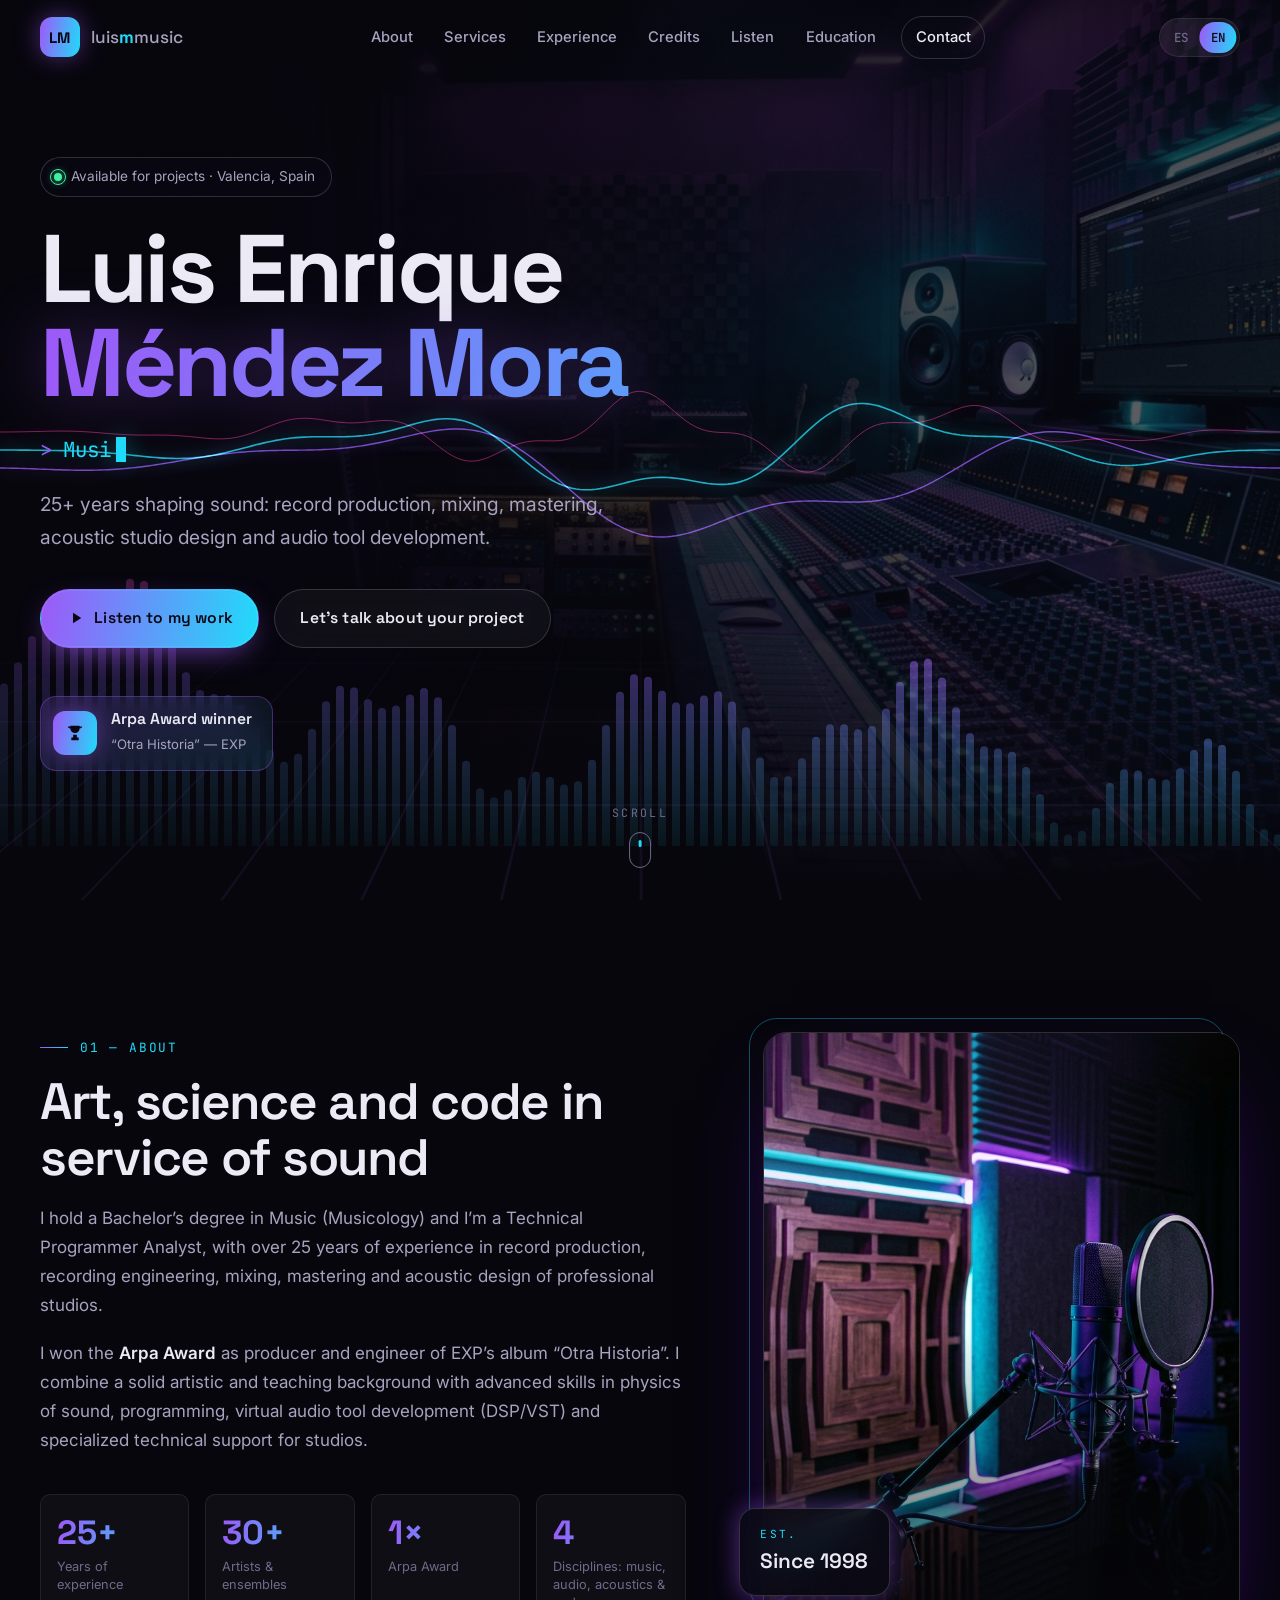
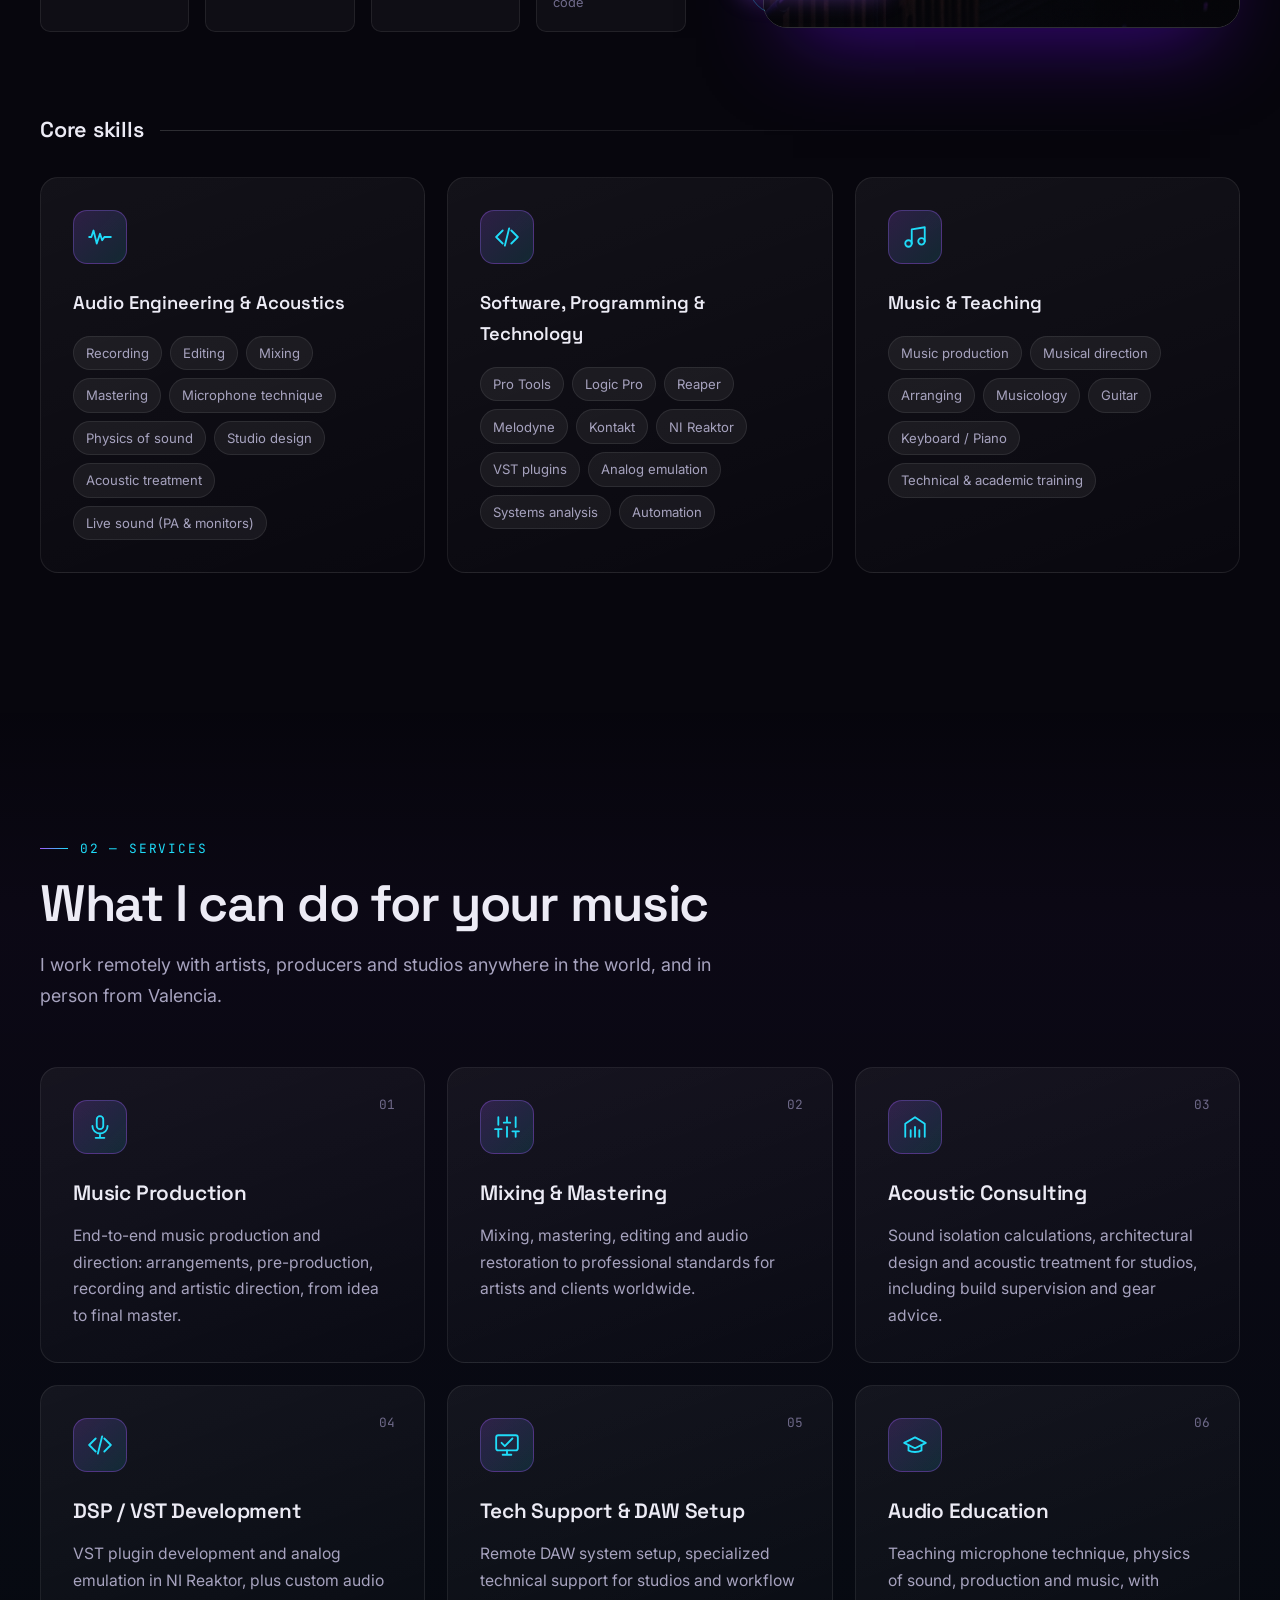
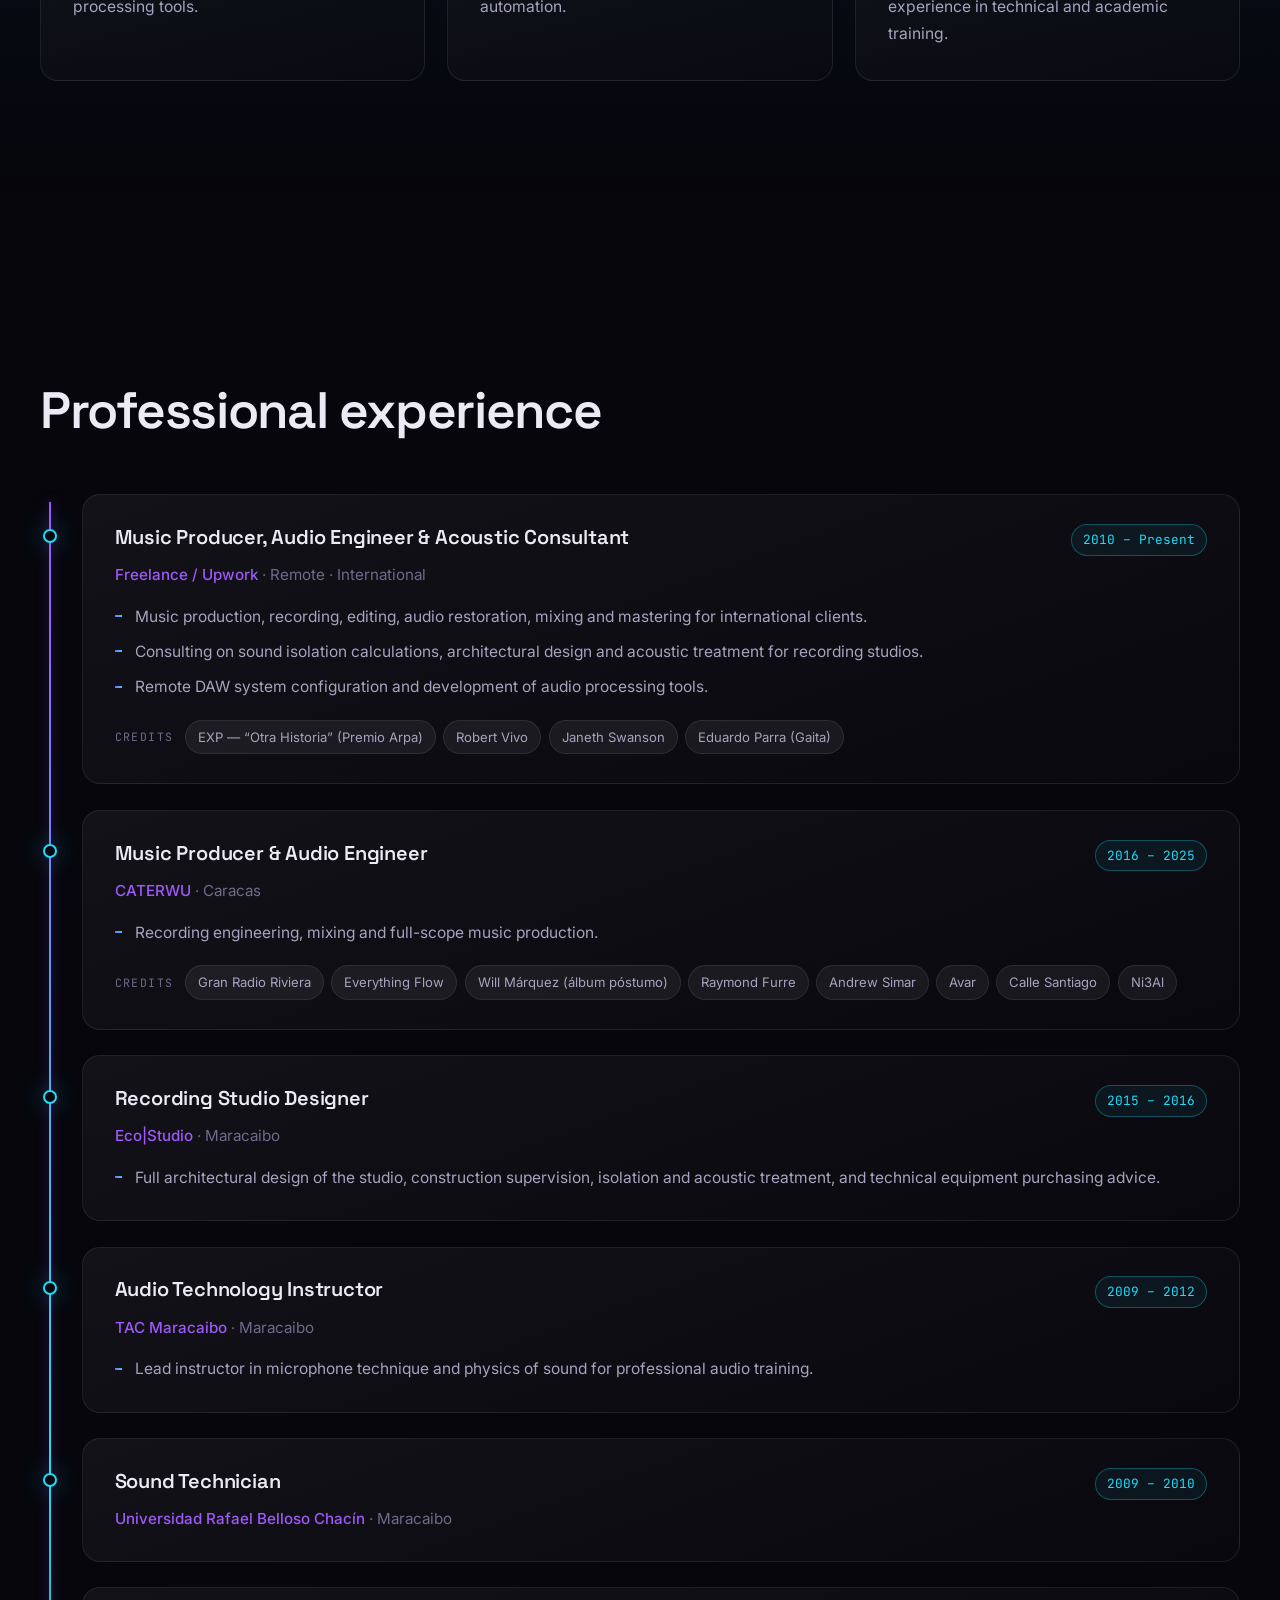
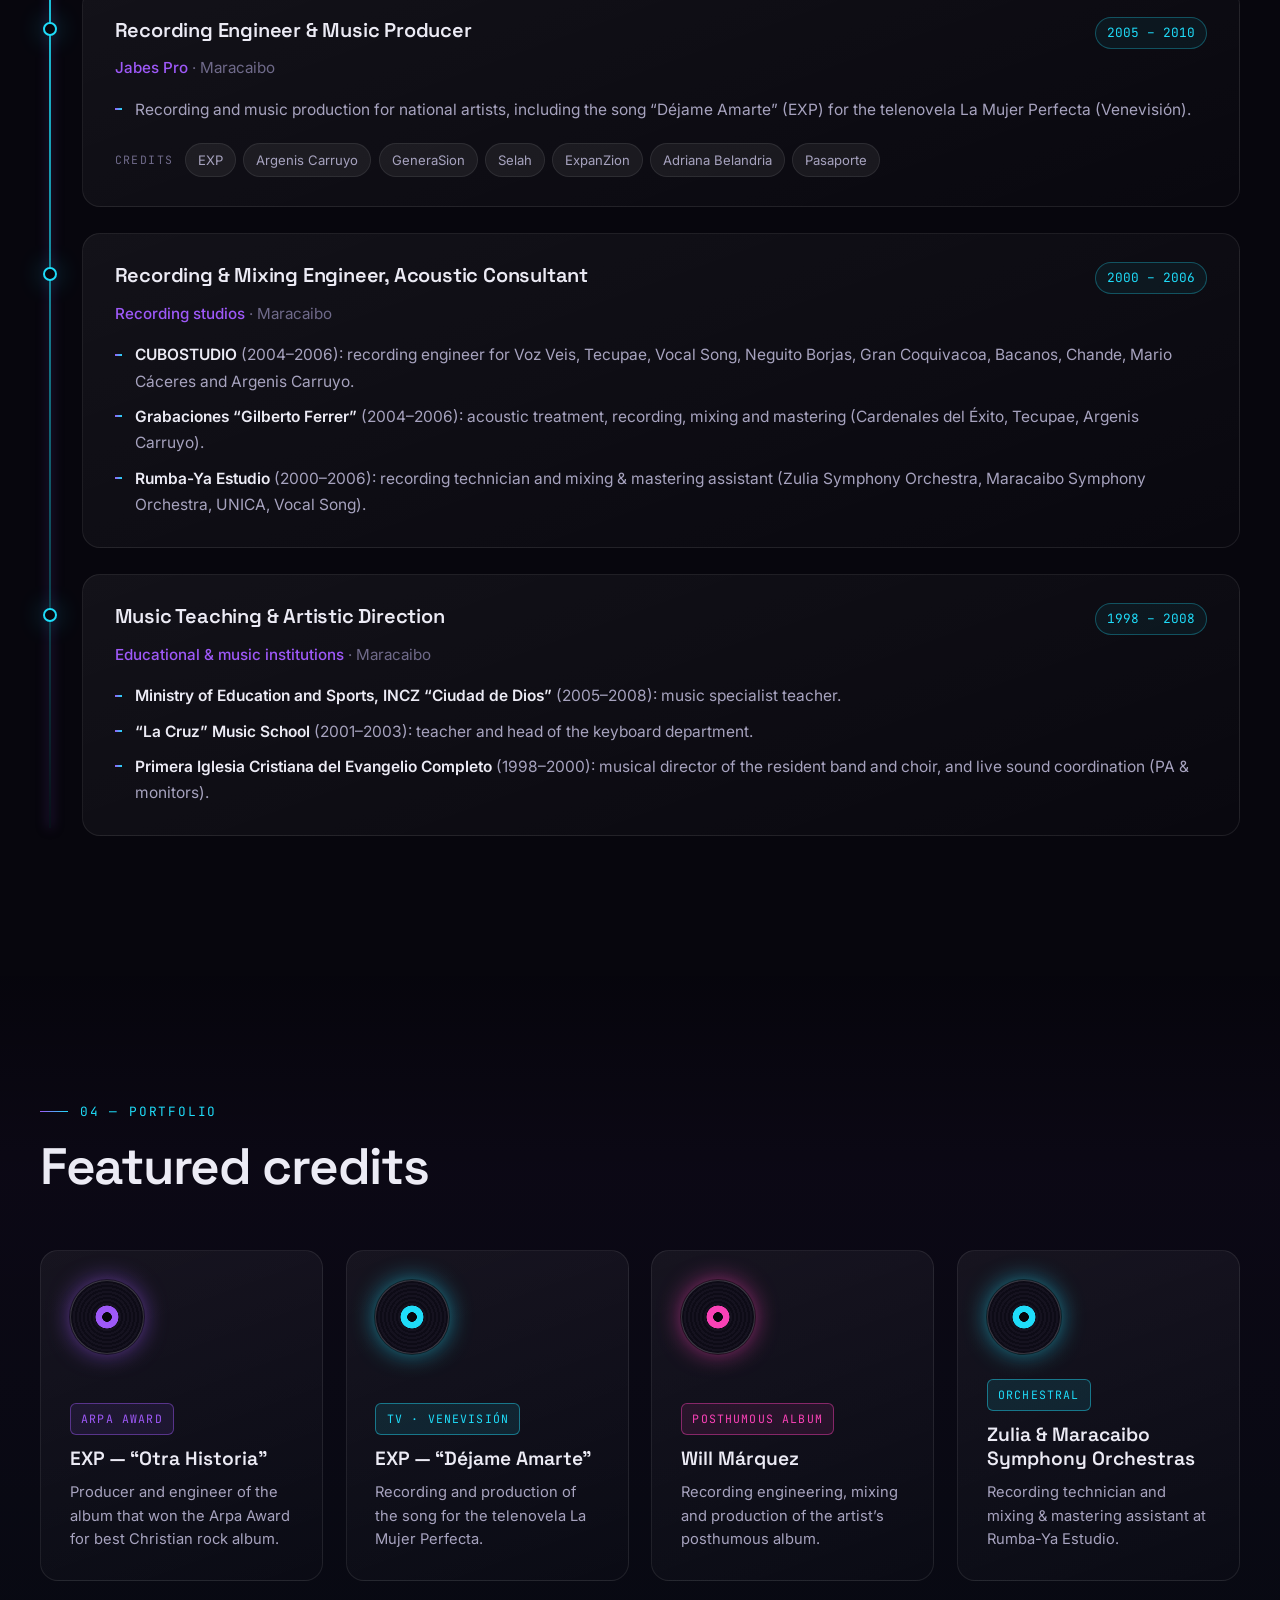
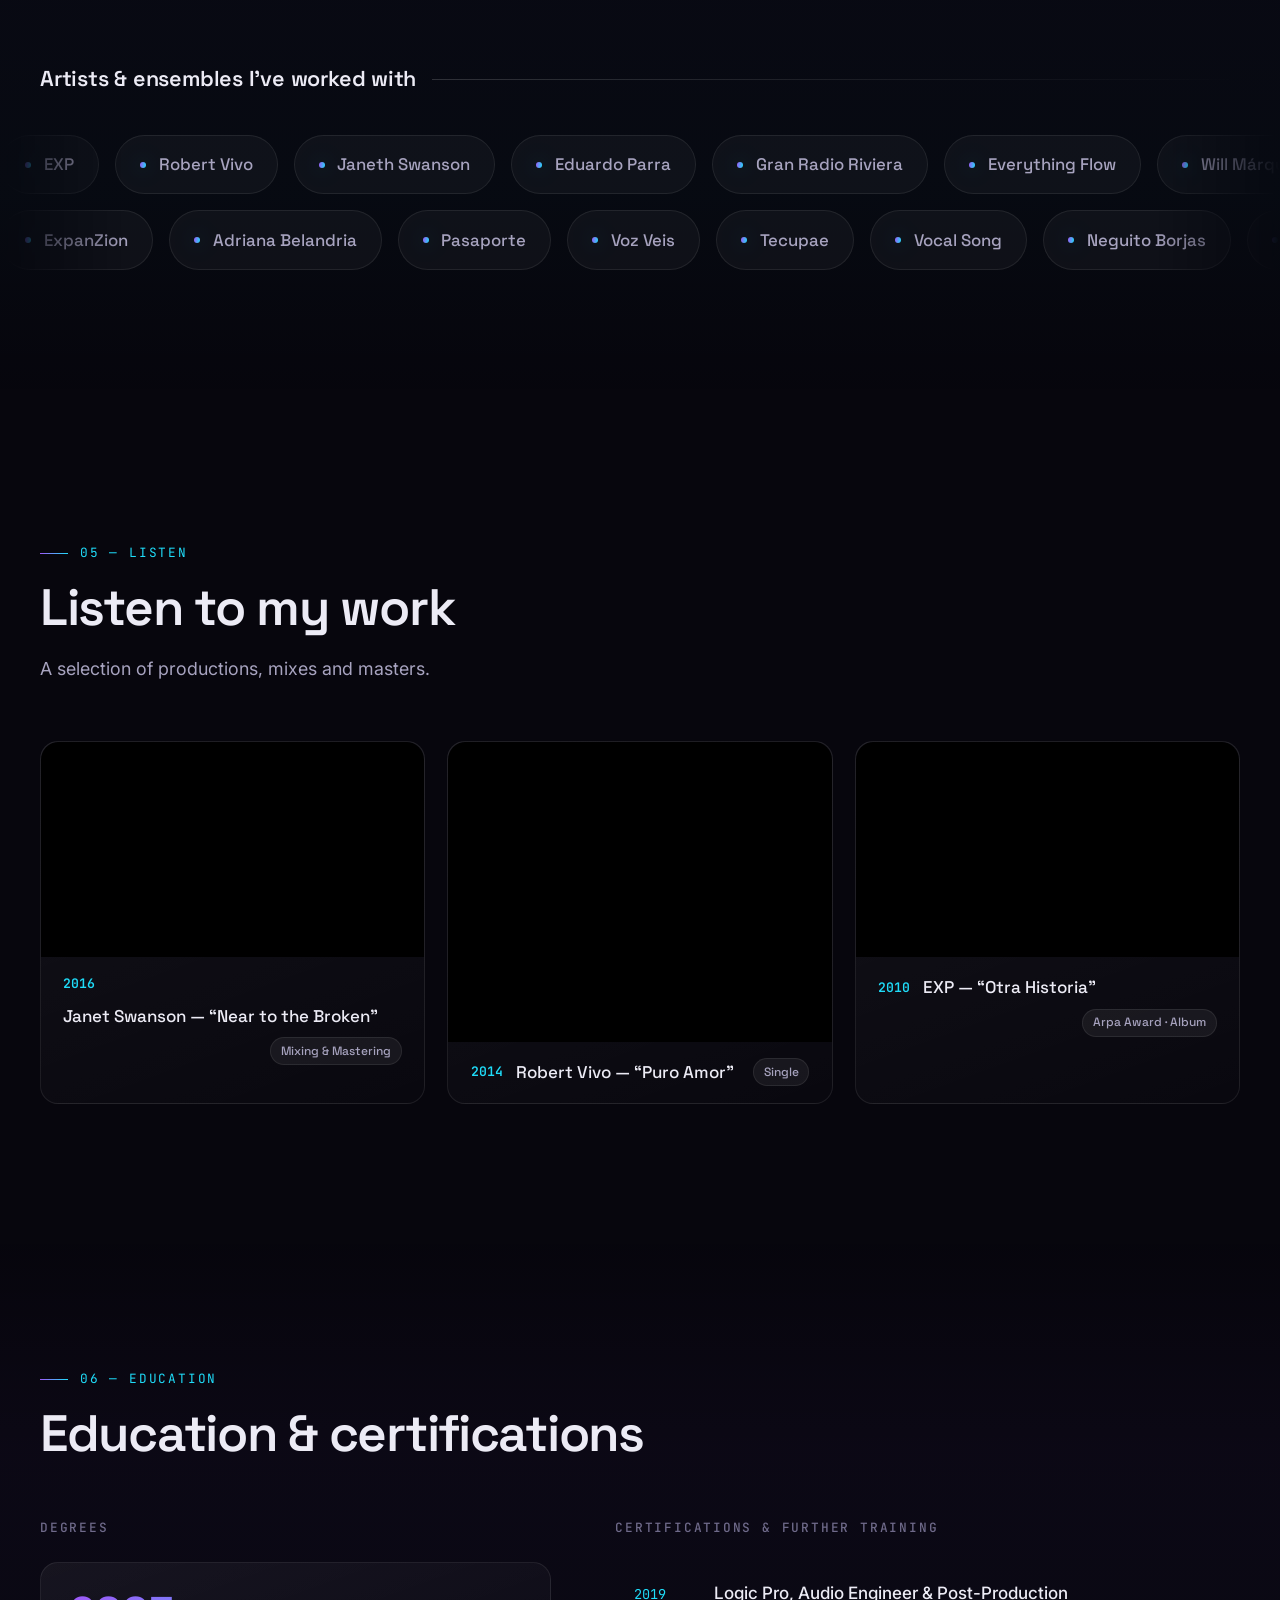
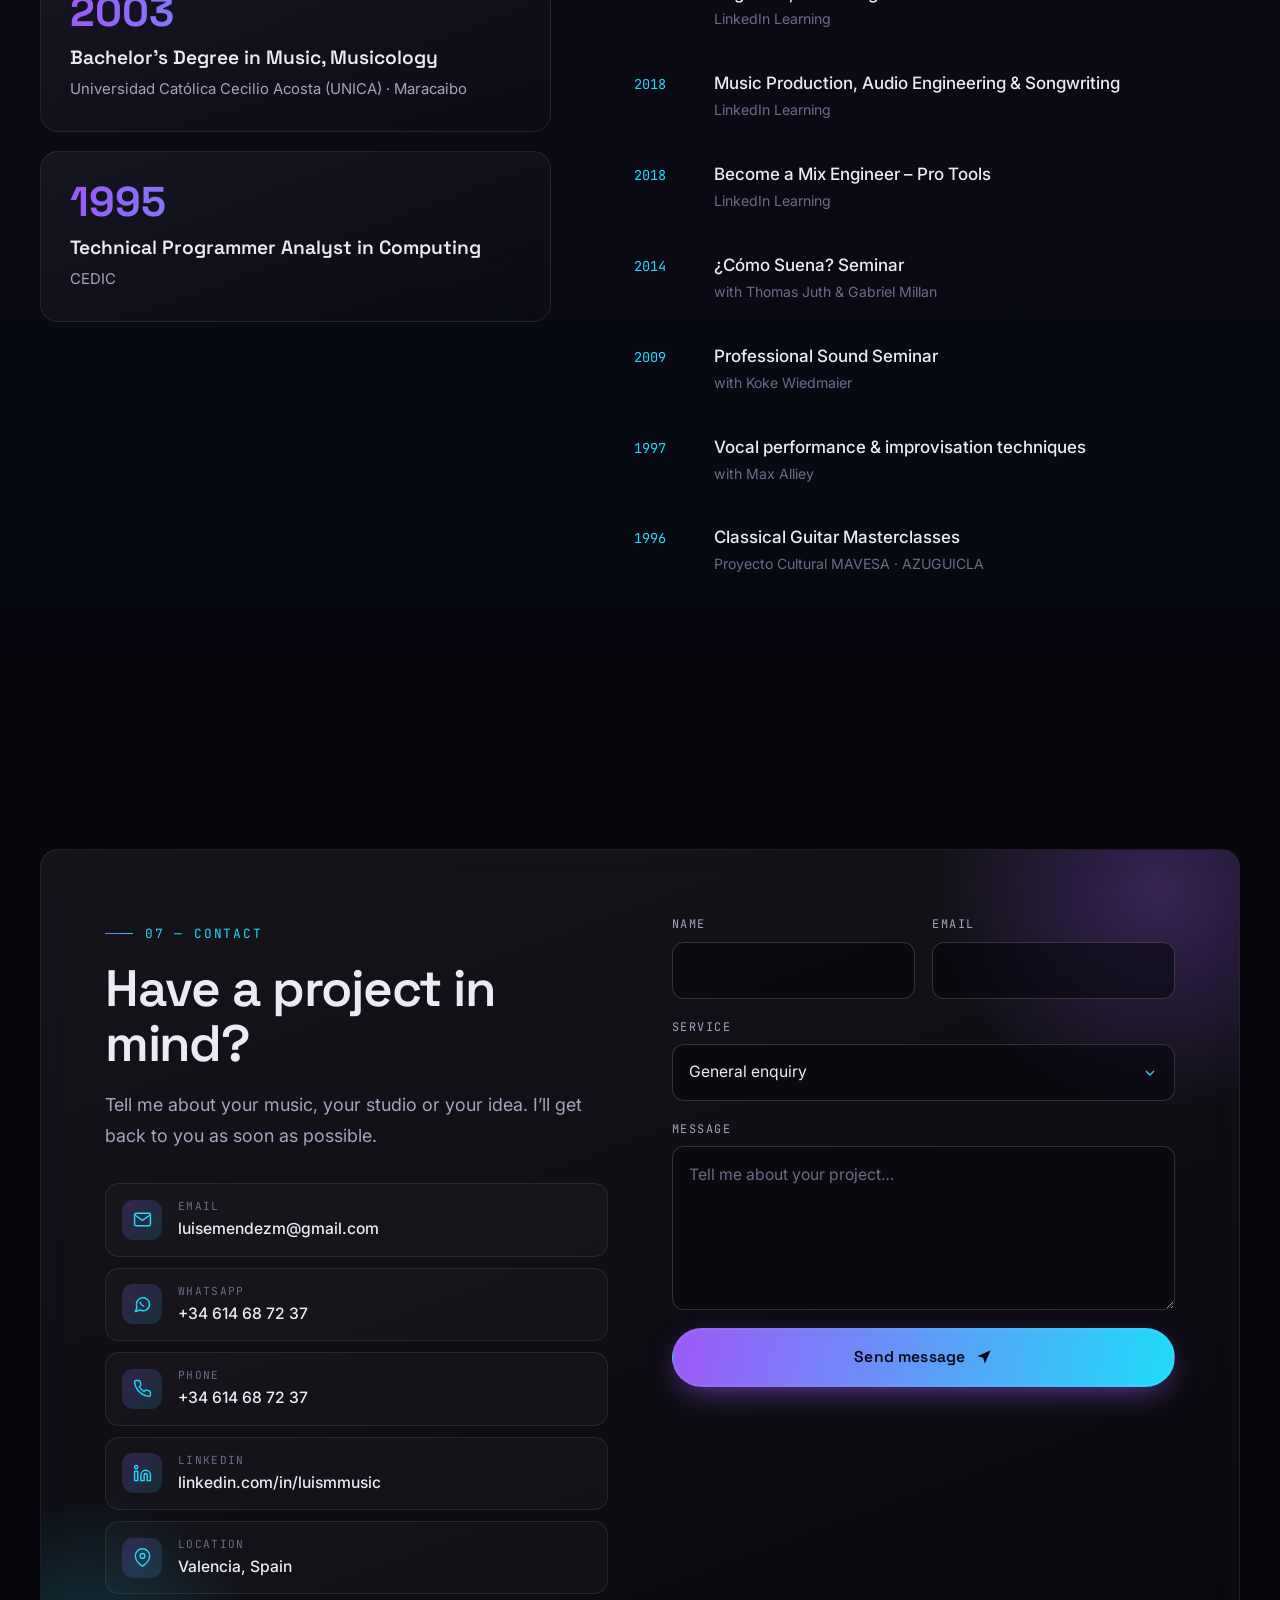
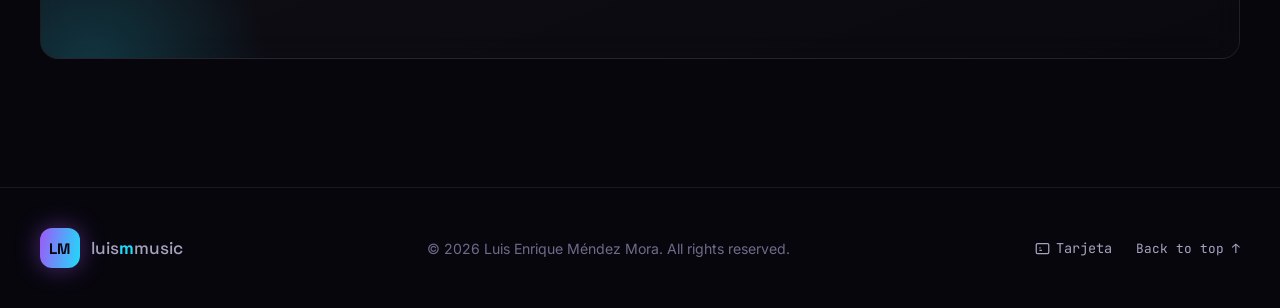
==== commit 08bdfcd6: "Crear tarjeta de presentacion imprimible (85x55mm) con anverso, reverso, QR y mockup" ====
--- a/index.html
+++ b/index.html
@@ -295,7 +295,13 @@
         <span class="logo-text">luis<b>m</b>music</span>
       </a>
       <p class="footer__copy">© <span id="year"></span> Luis Enrique Méndez Mora. <span data-i18n="footer.rights">Todos los derechos reservados.</span></p>
-      <a href="#top" class="footer__top" id="footer-top"><span data-i18n="footer.top">Volver arriba</span> ↑</a>
+      <div style="display:flex;align-items:center;gap:1.5rem">
+        <a href="tarjeta.html" class="footer__card-link" style="color:var(--text-dim);font-size:0.85rem;display:inline-flex;align-items:center;gap:0.4rem;text-decoration:none;transition:color 0.2s" title="Ver tarjeta de presentación imprimible">
+          <svg width="15" height="15" viewBox="0 0 24 24" fill="none" stroke="currentColor" stroke-width="2"><rect x="2" y="4" width="20" height="16" rx="2"/><path d="M7 15h4M7 11h2"/></svg>
+          <span>Tarjeta</span>
+        </a>
+        <a href="#top" class="footer__top" id="footer-top"><span data-i18n="footer.top">Volver arriba</span> ↑</a>
+      </div>
     </div>
   </footer>
 
--- a/css/style.css
+++ b/css/style.css
@@ -603,8 +603,8 @@
 .footer { padding: 2.5rem 0; border-top: 1px solid var(--border); }
 .footer__inner { display: flex; flex-wrap: wrap; align-items: center; justify-content: space-between; gap: 1rem; }
 .footer__copy { color: var(--text-mute); font-size: 0.88rem; }
-.footer__top { font-family: var(--font-mono); font-size: 0.8rem; color: var(--text-dim); transition: color 0.3s; }
-.footer__top:hover { color: var(--cyan); }
+.footer__top, .footer__card-link { font-family: var(--font-mono); font-size: 0.8rem; color: var(--text-dim); transition: color 0.3s; }
+.footer__top:hover, .footer__card-link:hover { color: var(--cyan); }
 
 /* ---------------------------------------------------------------- Reveal */
 .reveal { opacity: 0; transform: translateY(28px); transition: opacity 0.9s var(--ease), transform 0.9s var(--ease); transition-delay: var(--d, 0s); }
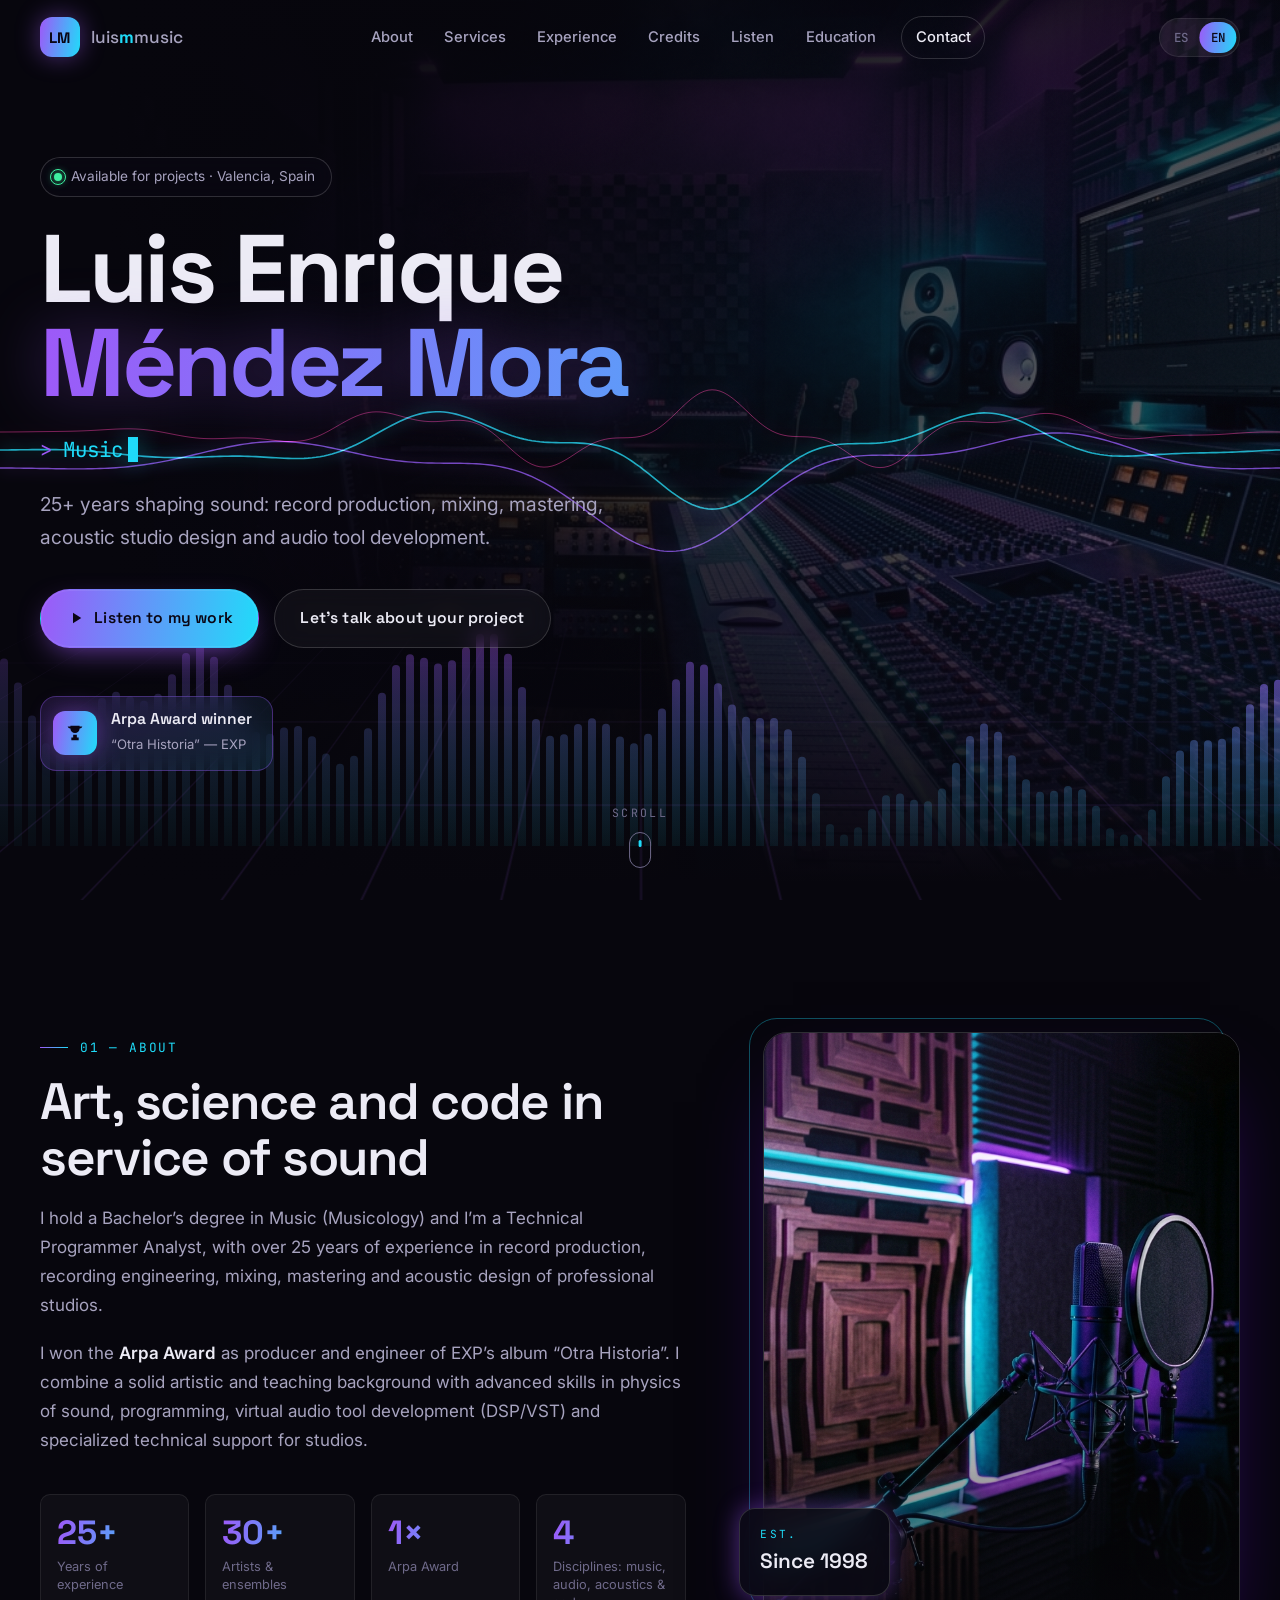
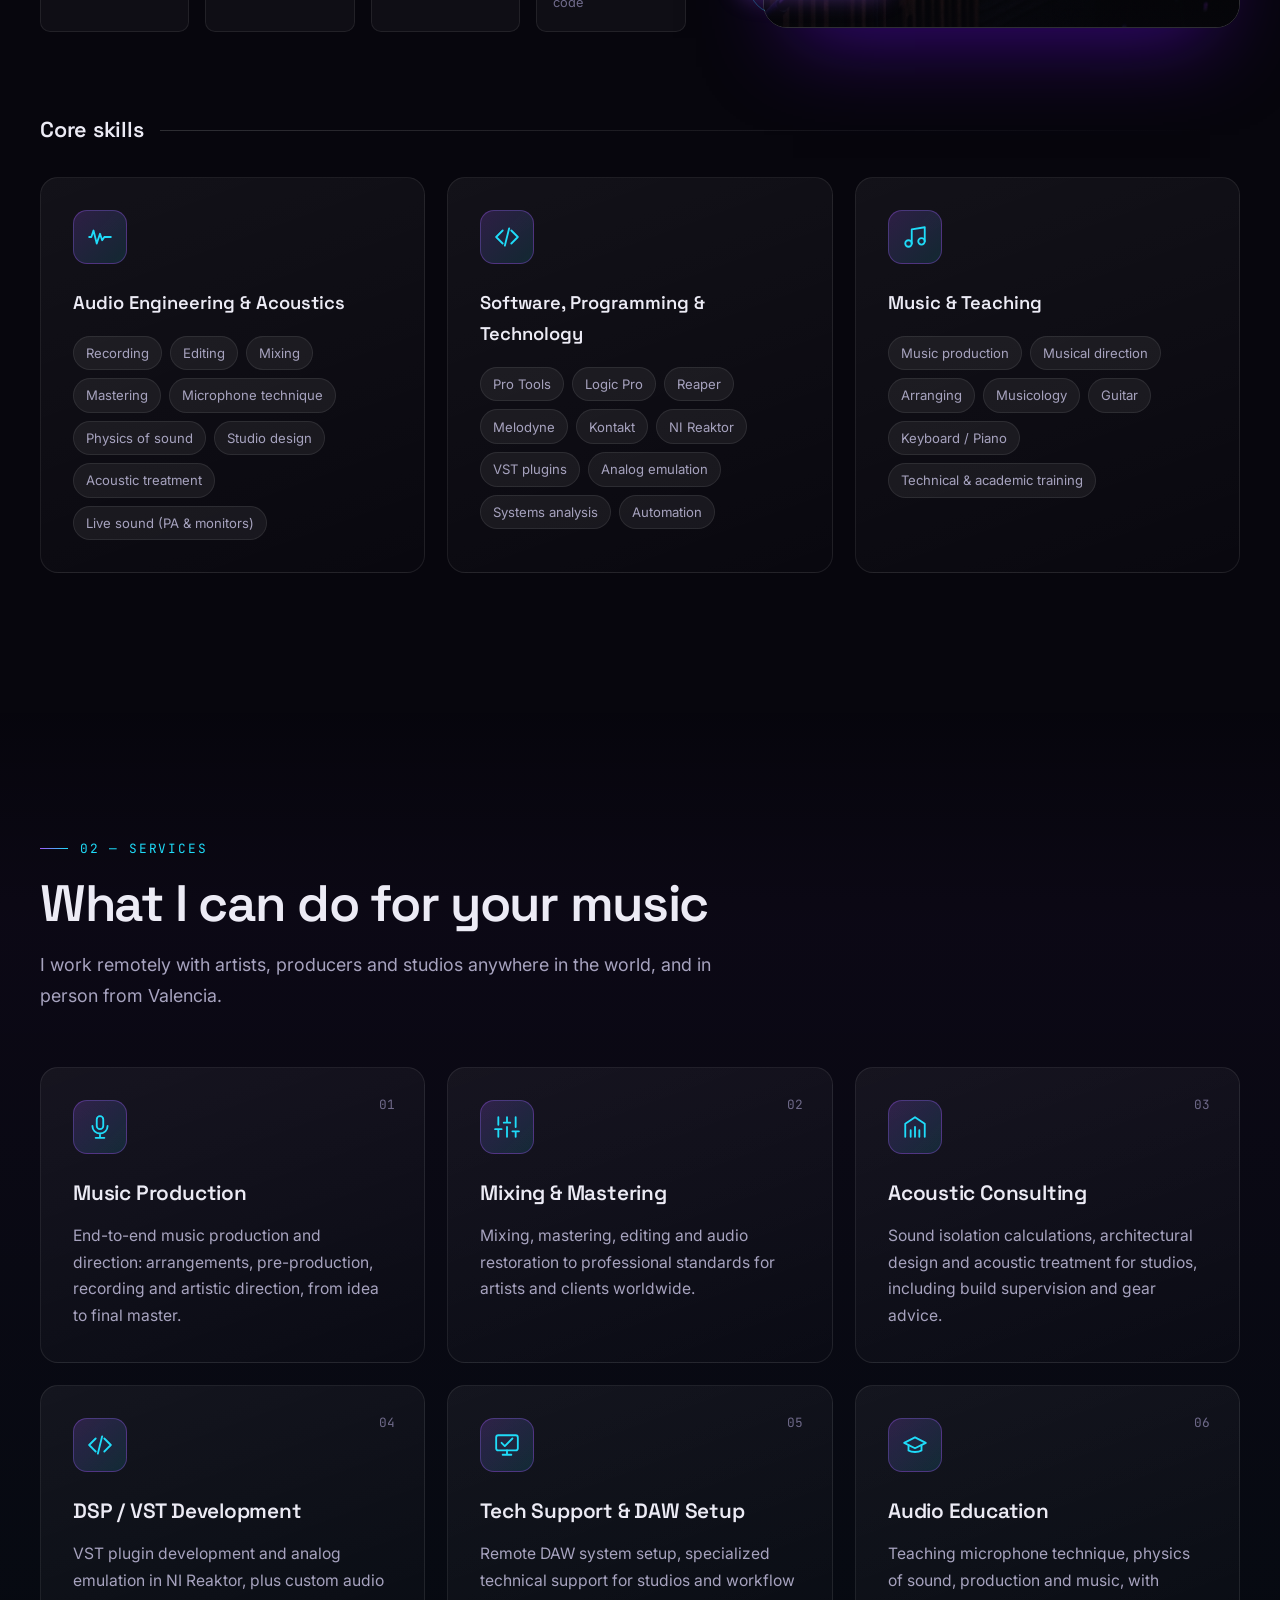
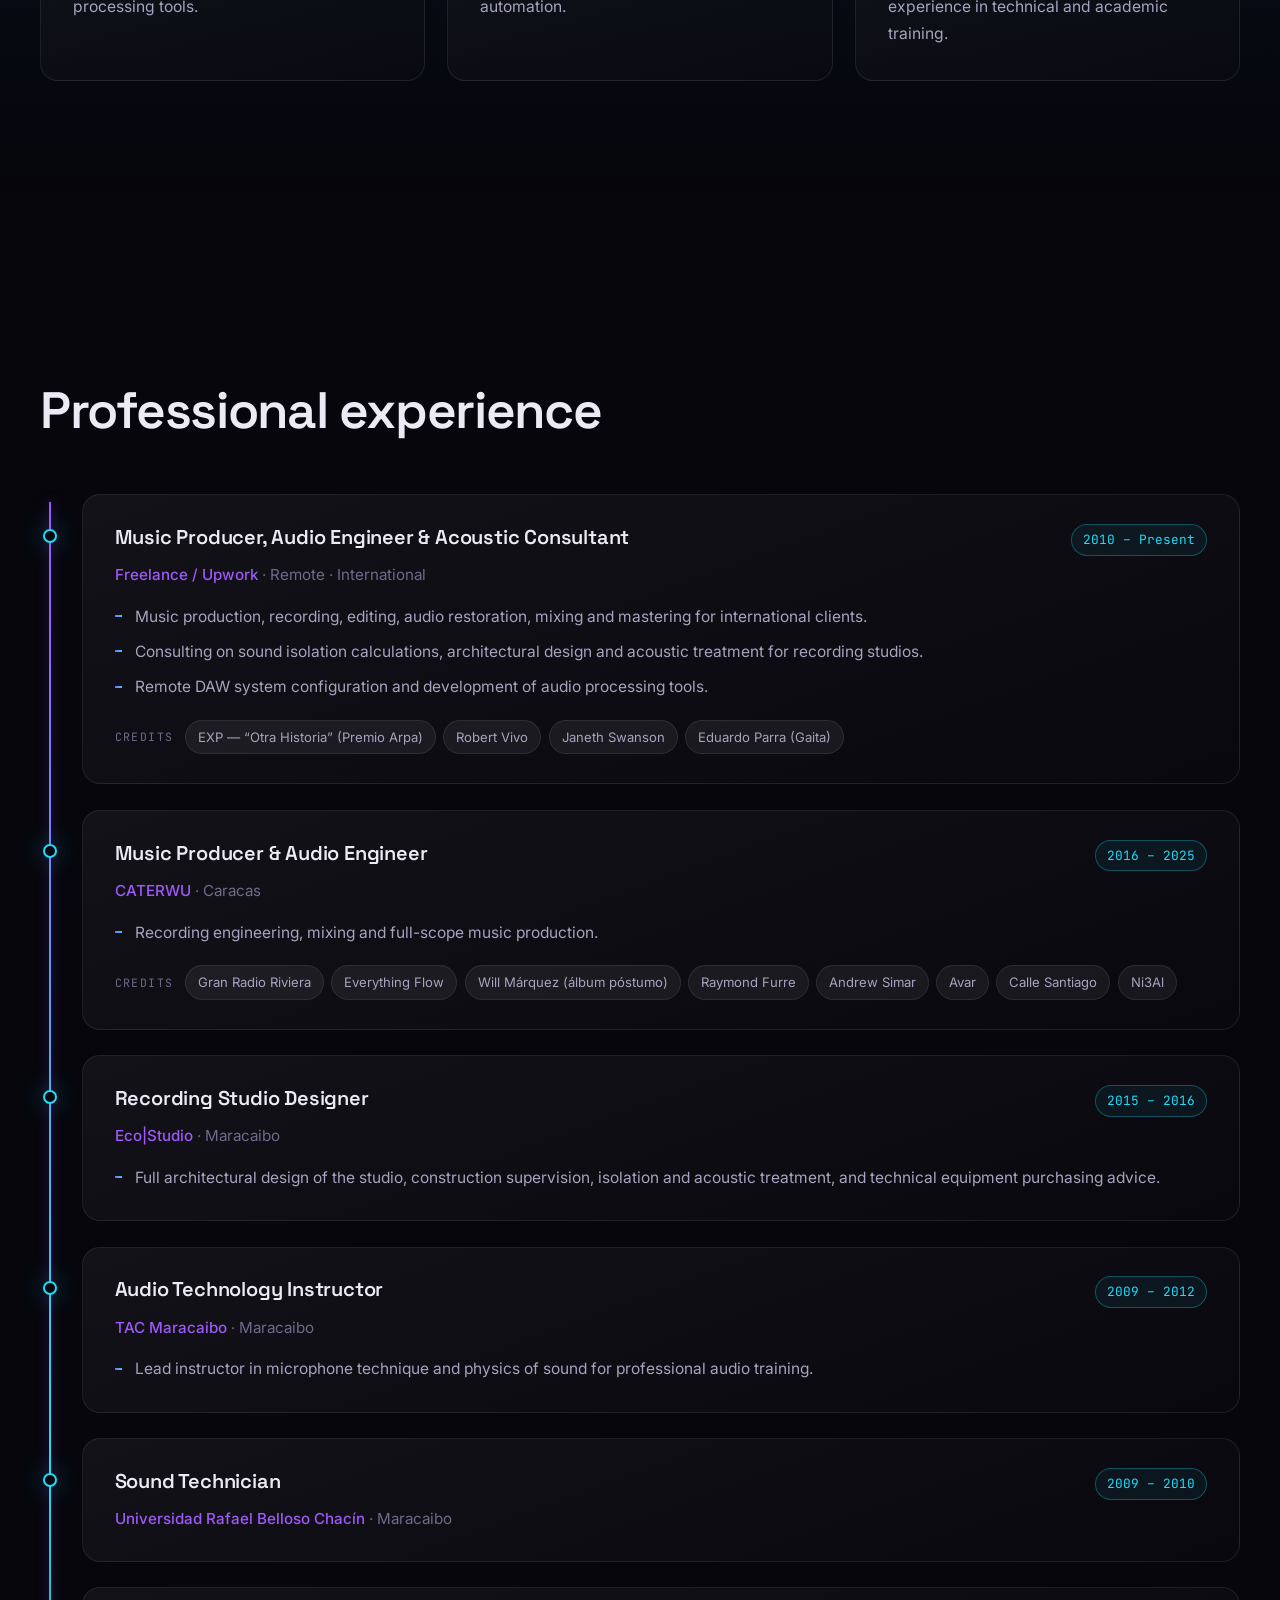
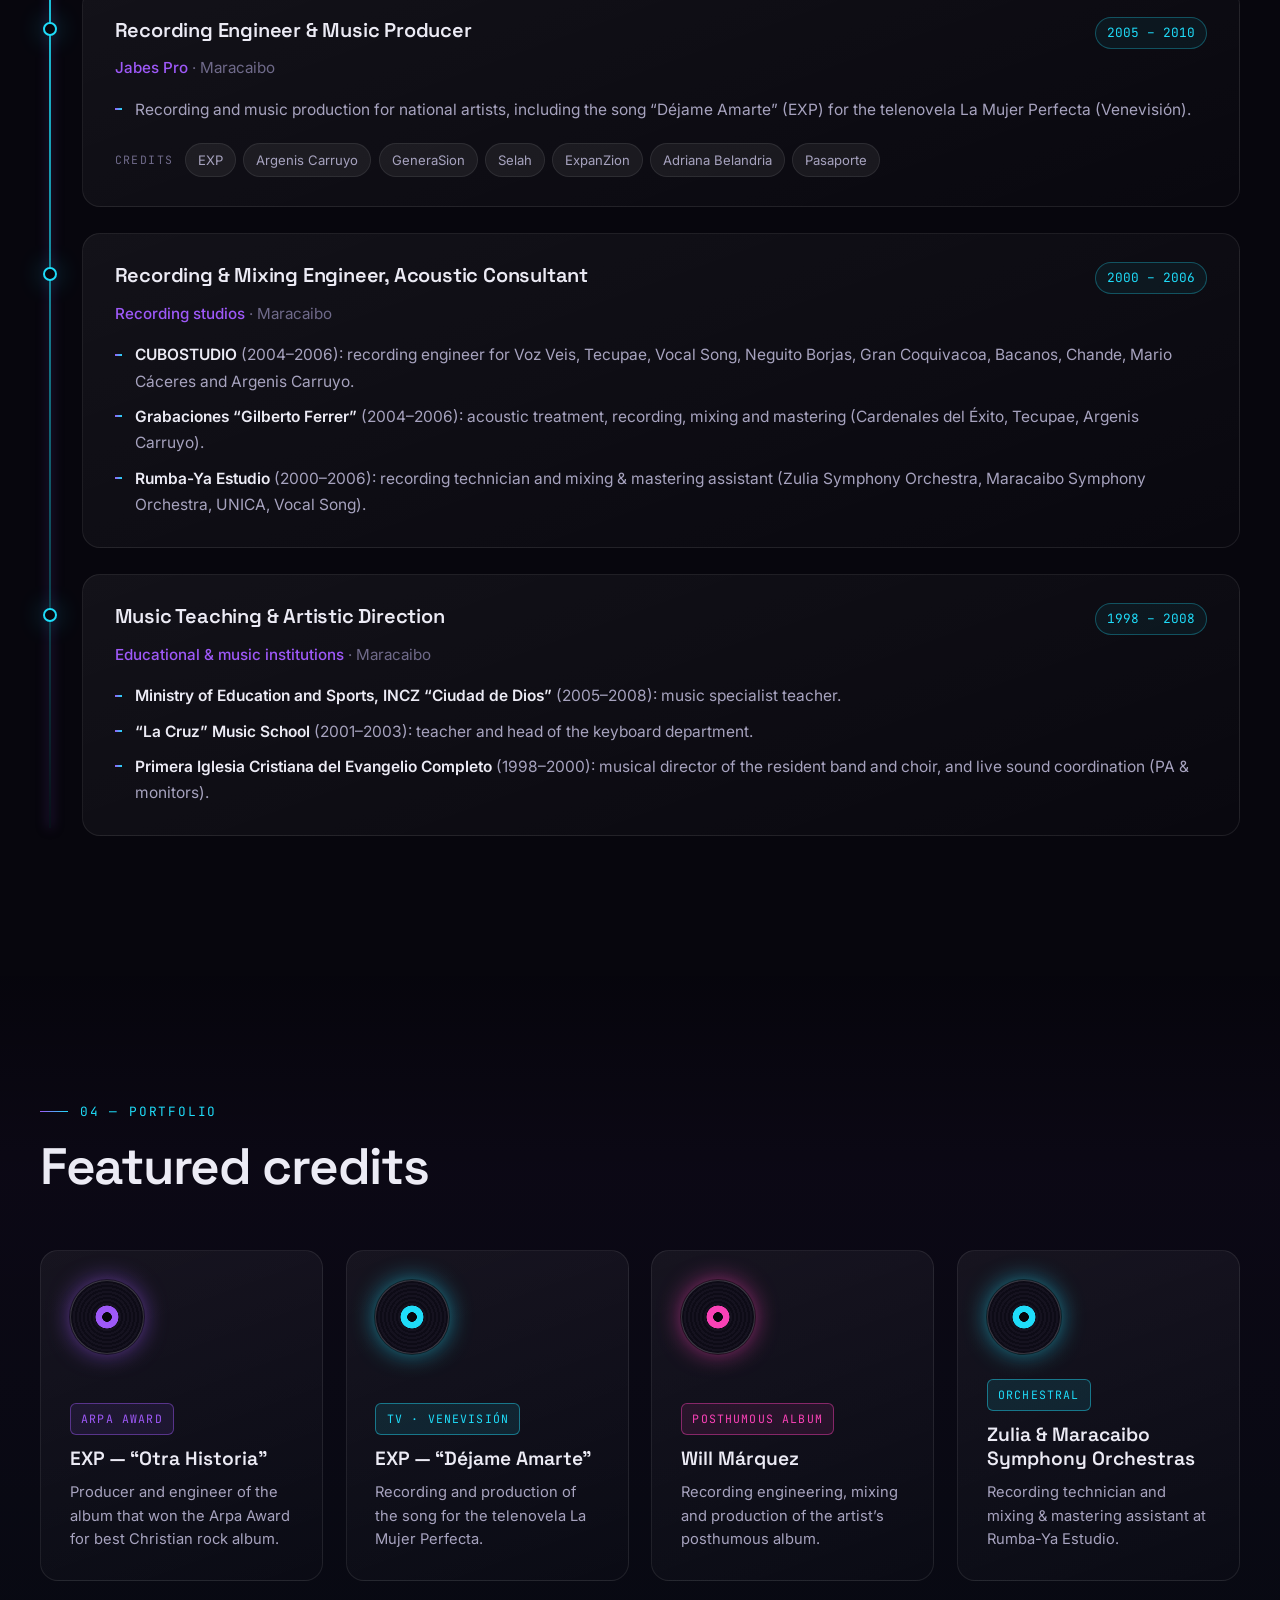
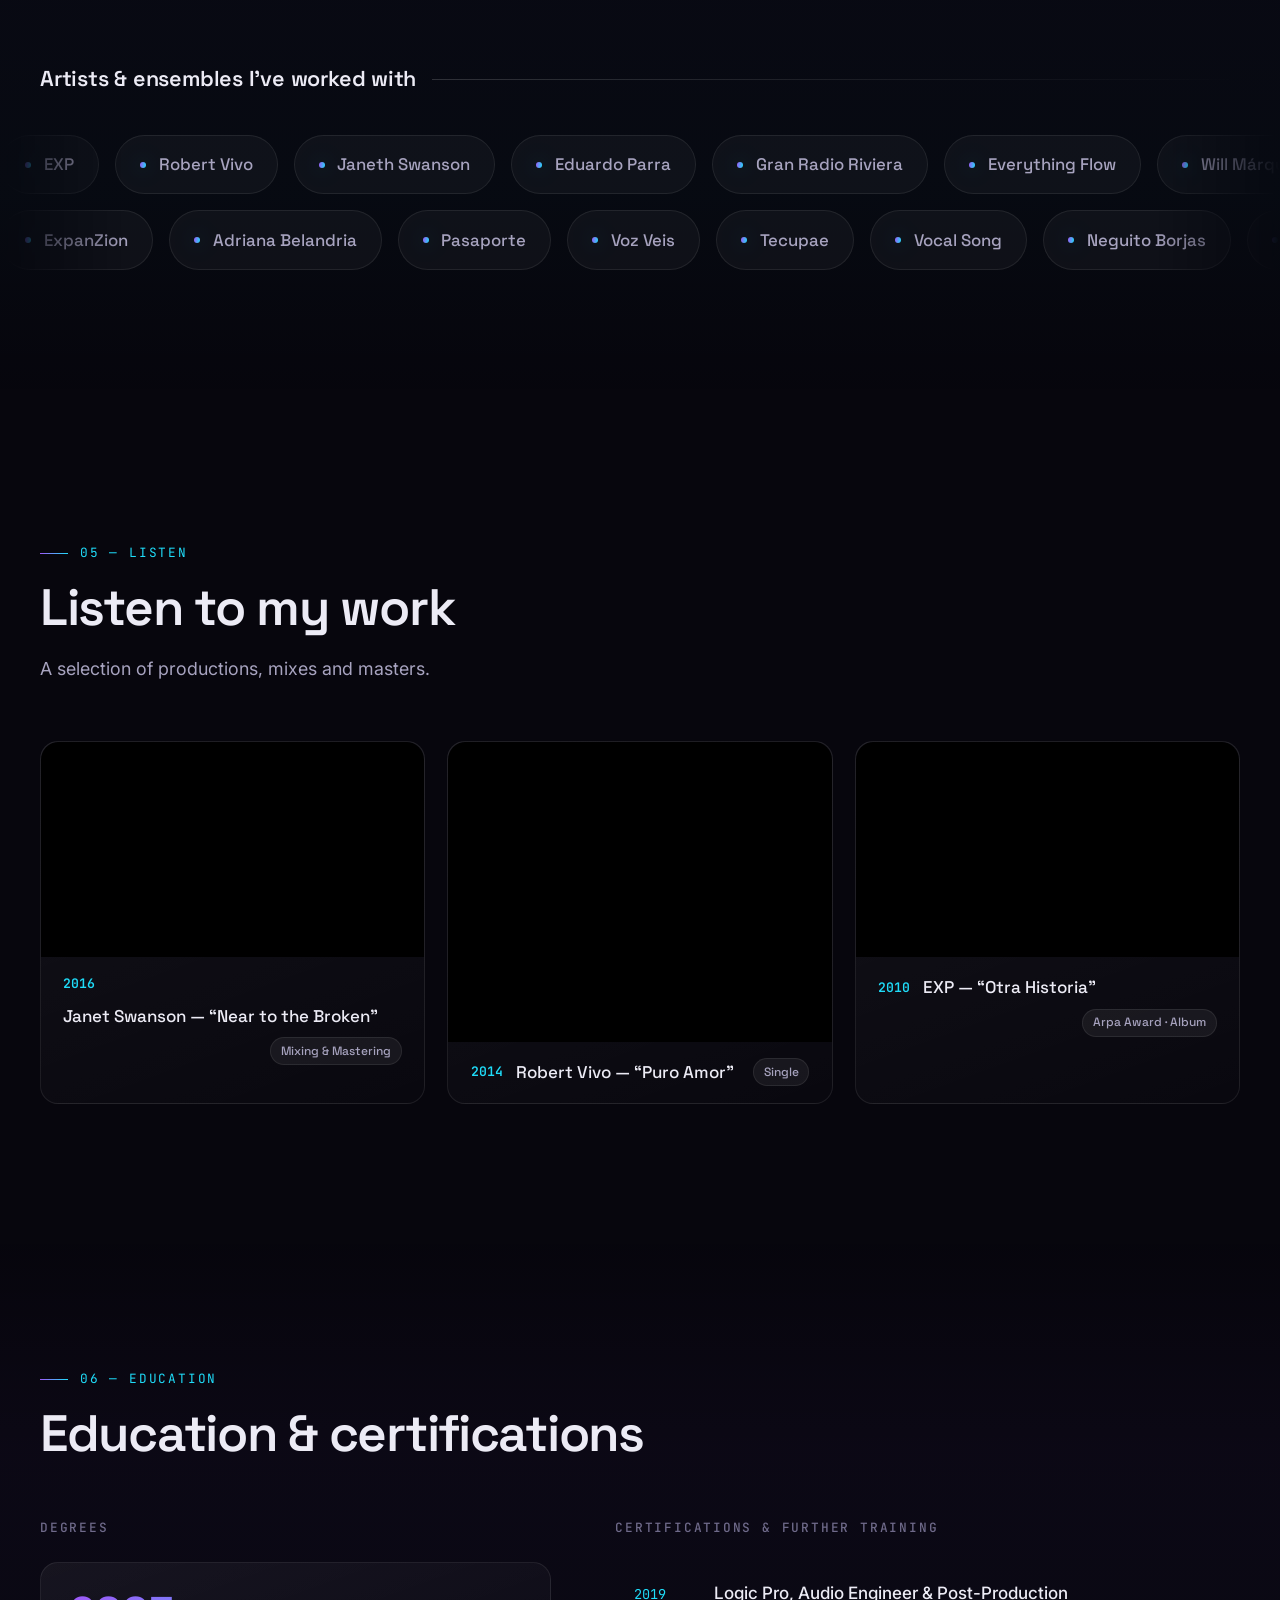
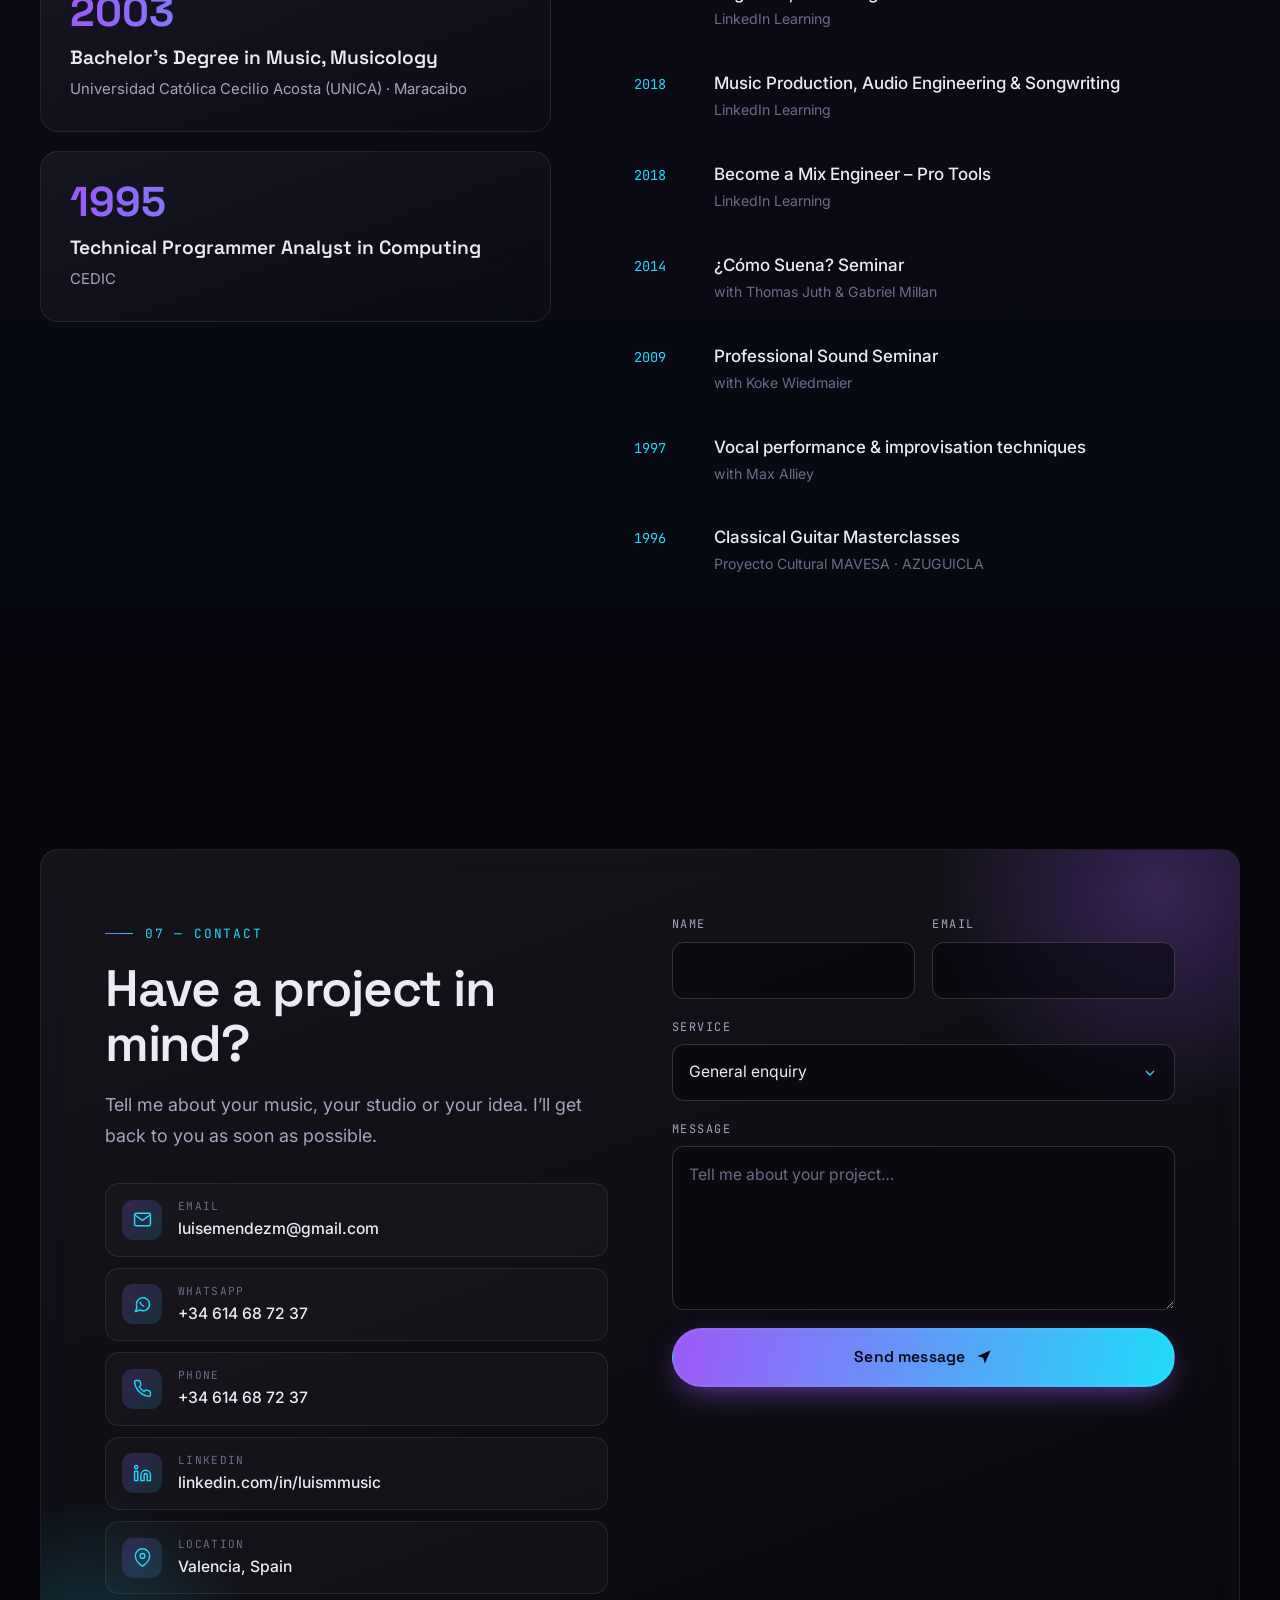
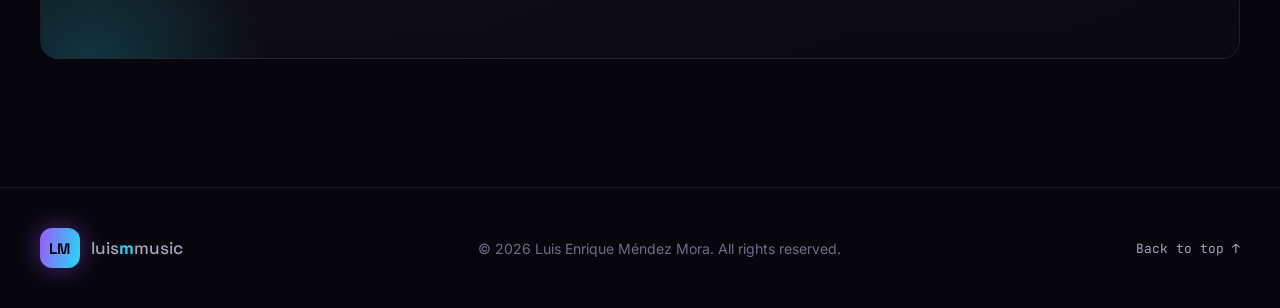
==== commit 7fe431a3: "Crear archivos vectoriales de tarjeta de presentación (85x55mm) y hoja de impresión independiente" ====
--- a/index.html
+++ b/index.html
@@ -295,13 +295,7 @@
         <span class="logo-text">luis<b>m</b>music</span>
       </a>
       <p class="footer__copy">© <span id="year"></span> Luis Enrique Méndez Mora. <span data-i18n="footer.rights">Todos los derechos reservados.</span></p>
-      <div style="display:flex;align-items:center;gap:1.5rem">
-        <a href="tarjeta.html" class="footer__card-link" style="color:var(--text-dim);font-size:0.85rem;display:inline-flex;align-items:center;gap:0.4rem;text-decoration:none;transition:color 0.2s" title="Ver tarjeta de presentación imprimible">
-          <svg width="15" height="15" viewBox="0 0 24 24" fill="none" stroke="currentColor" stroke-width="2"><rect x="2" y="4" width="20" height="16" rx="2"/><path d="M7 15h4M7 11h2"/></svg>
-          <span>Tarjeta</span>
-        </a>
-        <a href="#top" class="footer__top" id="footer-top"><span data-i18n="footer.top">Volver arriba</span> ↑</a>
-      </div>
+      <a href="#top" class="footer__top" id="footer-top"><span data-i18n="footer.top">Volver arriba</span> ↑</a>
     </div>
   </footer>
 
--- a/css/style.css
+++ b/css/style.css
@@ -603,8 +603,8 @@
 .footer { padding: 2.5rem 0; border-top: 1px solid var(--border); }
 .footer__inner { display: flex; flex-wrap: wrap; align-items: center; justify-content: space-between; gap: 1rem; }
 .footer__copy { color: var(--text-mute); font-size: 0.88rem; }
-.footer__top, .footer__card-link { font-family: var(--font-mono); font-size: 0.8rem; color: var(--text-dim); transition: color 0.3s; }
-.footer__top:hover, .footer__card-link:hover { color: var(--cyan); }
+.footer__top { font-family: var(--font-mono); font-size: 0.8rem; color: var(--text-dim); transition: color 0.3s; }
+.footer__top:hover { color: var(--cyan); }
 
 /* ---------------------------------------------------------------- Reveal */
 .reveal { opacity: 0; transform: translateY(28px); transition: opacity 0.9s var(--ease), transform 0.9s var(--ease); transition-delay: var(--d, 0s); }
